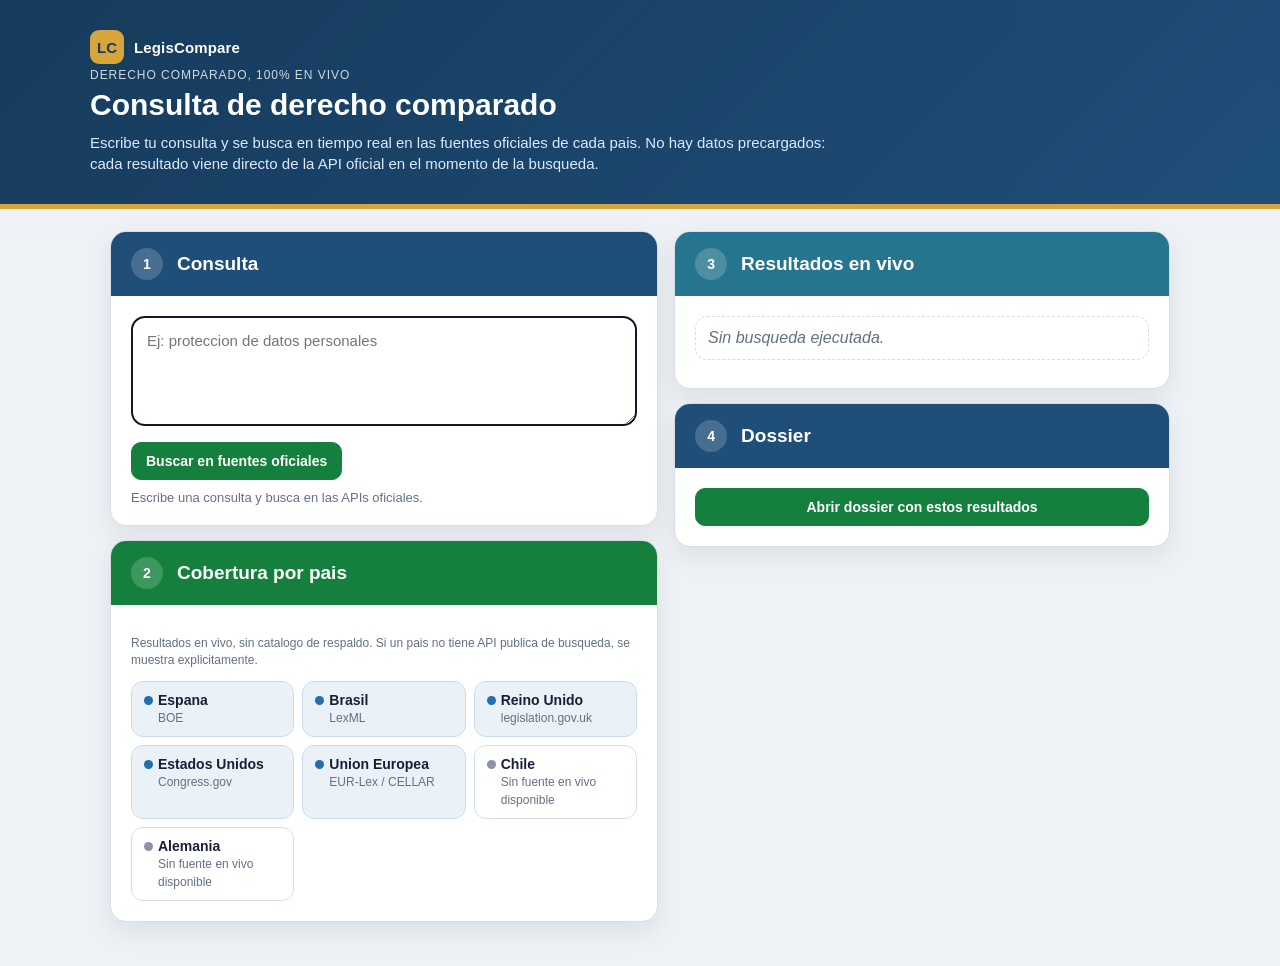
==== site/index.html @ 087482bf "Version limpia: 100% en vivo, sin datos precargados" ====
<!doctype html>
<html lang="es">
<head>
<meta charset="utf-8">
<meta name="viewport" content="width=device-width, initial-scale=1">
<title>LegisCompare - Consulta de derecho comparado</title>
<link rel="stylesheet" href="css/app.css">
</head>
<body>
<header class="hero">
  <div class="hero-inner">
    <div class="brand"><span class="brand-mark">LC</span><span class="brand-name">LegisCompare</span></div>
    <div class="eyebrow">Derecho comparado, 100% en vivo</div>
    <h1>Consulta de derecho comparado</h1>
    <p>Escribe tu consulta y se busca en tiempo real en las fuentes oficiales de cada pais. No hay datos precargados: cada resultado viene directo de la API oficial en el momento de la busqueda.</p>
  </div>
</header>

<main>
  <div class="grid">
    <section>
      <article class="card">
        <div class="section-title t-blue"><span class="num">1</span><h2>Consulta</h2></div>
        <div class="card-body">
          <textarea id="consulta" placeholder="Ej: proteccion de datos personales"></textarea>
          <div class="row">
            <button class="btn primary" id="btnBuscarApi">Buscar en fuentes oficiales</button>
            <span class="status" id="estadoConsulta">Escribe una consulta y busca en las APIs oficiales.</span>
          </div>
        </div>
      </article>

      <article class="card">
        <div class="section-title t-green"><span class="num">2</span><h2>Cobertura por pais</h2></div>
        <div class="card-body">
          <p class="note">Resultados en vivo, sin catalogo de respaldo. Si un pais no tiene API publica de busqueda, se muestra explicitamente.</p>
          <div id="cobertura"></div>
        </div>
      </article>
    </section>

    <aside>
      <article class="card">
        <div class="section-title t-cyan"><span class="num">3</span><h2>Resultados en vivo</h2></div>
        <div class="card-body">
          <div id="resultadosApi" class="fuentes-list"><div class="empty">Sin busqueda ejecutada.</div></div>
          <div id="errApi" class="err"></div>
        </div>
      </article>

      <article class="card">
        <div class="section-title t-blue"><span class="num">4</span><h2>Dossier</h2></div>
        <div class="card-body">
          <button class="btn primary" id="abrirDossier" style="width:100%">Abrir dossier con estos resultados</button>
        </div>
      </article>
    </aside>
  </div>
</main>

<script src="js/busqueda_api.js"></script>
<script src="js/app.js"></script>
</body>
</html>
---- site/css/app.css ----
:root{
  --bg:#eef2f6; --paper:#ffffff; --ink:#172033; --muted:#637083; --line:#d6dee8;
  --blue:#1f4e79; --blue-dark:#173b5f; --green:#15803d; --green-dark:#166534;
  --gold:#b7791f; --violet:#5b4b8a; --cyan:#26758f; --red:#9f3a38;
  --shadow:0 10px 26px rgba(15,23,42,.08);
}
*{box-sizing:border-box}
body{margin:0;background:var(--bg);color:var(--ink);font-family:Segoe UI,Arial,sans-serif}
.hero{background:linear-gradient(135deg,#163b5c,#1f4e79);color:#fff;padding:30px 28px;border-bottom:5px solid #d7a53a}
.hero-inner{max-width:1100px;margin:0 auto}
.eyebrow{font-size:12px;text-transform:uppercase;letter-spacing:.08em;opacity:.8;margin-bottom:6px}
h1{margin:0;font-size:30px}
.hero p{max-width:760px;margin:10px 0 0;color:#dbeafe;font-size:15px;line-height:1.4}
main{max-width:1100px;margin:22px auto 44px;padding:0 20px}
.grid{display:grid;grid-template-columns:minmax(0,1.05fr) minmax(320px,.95fr);gap:16px;align-items:start}
.card{background:var(--paper);border:1px solid var(--line);border-radius:16px;box-shadow:var(--shadow);overflow:hidden}
.card+.card{margin-top:14px}
.section-title{display:flex;align-items:center;gap:14px;padding:16px 20px;color:#fff;font-weight:700}
.section-title .num{width:32px;height:32px;border-radius:999px;display:flex;align-items:center;justify-content:center;background:rgba(255,255,255,.18);font-size:14px}
.section-title h2{margin:0;font-size:19px}
.t-blue{background:var(--blue)} .t-green{background:var(--green)} .t-gold{background:var(--gold)}
.t-violet{background:var(--violet)} .t-cyan{background:var(--cyan)}
.card-body{padding:20px}
textarea{width:100%;min-height:110px;resize:vertical;padding:14px;border-radius:14px;border:2px solid #111827;font-size:15px;font-family:inherit}
.row{display:flex;gap:10px;flex-wrap:wrap;margin-top:12px;align-items:center}
.btn{display:inline-flex;align-items:center;justify-content:center;padding:10px 14px;border-radius:10px;border:1px solid var(--line);background:#fff;color:var(--blue);font-weight:700;cursor:pointer;font-family:inherit;font-size:14px}
.btn.primary{background:var(--green);border-color:var(--green);color:#fff}
.btn.primary:hover{background:var(--green-dark)}
.btn:hover{background:#f4f7fb}
.status{font-size:13px;color:var(--muted)}
.status.ok{color:var(--green-dark);font-weight:700}
.pais-grid{display:grid;grid-template-columns:repeat(auto-fit,minmax(150px,1fr));gap:8px}
.pais{border-radius:12px;padding:10px 12px;border:1px solid var(--line);cursor:pointer}
.pais.alta{background:#edf8f0;border-color:#bfe3c9}
.pais.media{background:#fff7e8;border-color:#f0dcae}
.pais.media_alta{background:#eaf2f8;border-color:#c9dcee}
.pais strong{display:block;font-size:14px}
.pais span{font-size:12px;color:var(--muted)}
.ejes{display:grid;gap:8px}
.eje{display:flex;align-items:flex-start;gap:10px;border:1px solid var(--line);border-radius:12px;padding:10px 12px;cursor:pointer}
.eje.selected{background:#f0f8f2;border-color:#15803d}
.eje input{margin-top:3px}
.eje-title{font-weight:700;font-size:14px}
.fuentes-list .item{border-left:5px solid var(--blue);border-radius:10px;background:#fbfdff;padding:10px 12px;margin-bottom:8px;border-top:1px solid var(--line);border-right:1px solid var(--line);border-bottom:1px solid var(--line)}
.fuentes-list .item.api{border-left-color:var(--violet)}
.fuentes-list a{color:#174a7c;font-weight:700;text-decoration:none}
.fuentes-list a:hover{text-decoration:underline}
.tag{display:inline-block;font-size:10px;text-transform:uppercase;letter-spacing:.04em;font-weight:800;padding:2px 7px;border-radius:999px;background:#eaf2f8;color:var(--blue);margin-left:6px}
.tag.api{background:#ede9fe;color:#5b21b6}
.empty{color:var(--muted);font-style:italic;padding:12px;border:1px dashed var(--line);border-radius:12px}
.note{color:var(--muted);font-size:12px;line-height:1.4;margin-top:10px}
.err{color:#9a3412;font-size:12px;margin-top:8px}
@media(max-width:900px){.grid{grid-template-columns:1fr}}

.brand{display:flex;align-items:center;gap:10px;margin-bottom:4px}
.brand-mark{width:34px;height:34px;border-radius:9px;background:#d7a53a;color:#173b5f;font-weight:800;display:flex;align-items:center;justify-content:center;font-size:15px}
.brand-name{font-weight:800;font-size:15px;letter-spacing:.01em}
.btn.secondary{background:transparent;color:#174a7c;border:1px solid var(--blue)}
.btn.secondary:hover{background:#eaf2f8}
.btn:focus-visible,a:focus-visible,input:focus-visible,textarea:focus-visible{outline:3px solid #174a7c;outline-offset:2px}
.pais{position:relative;padding-left:26px}
.pais::before{content:"";position:absolute;left:12px;top:14px;width:9px;height:9px;border-radius:999px}
.pais.alta::before{background:#15803d}
.pais.media_alta::before{background:#1f6fb2}
.pais.media::before{background:#b7791f}
.pais:not(.alta):not(.media_alta):not(.media)::before{background:#8a94a6}
.fuentes-list .item.api{border-left-color:var(--violet);background:#fbfaff}
.fuentes-list .item.curada{border-left-color:var(--blue)}
.fuentes-list .meta{display:block;color:var(--muted);font-size:11px;margin-top:4px}
.spinner{display:inline-block;width:14px;height:14px;border:2px solid rgba(255,255,255,.4);border-top-color:#fff;border-radius:50%;animation:spin .7s linear infinite;margin-right:6px;vertical-align:-2px}
@keyframes spin{to{transform:rotate(360deg)}}
.disclaimer{background:#fff7e8;border:1px solid #f0dcae;border-radius:10px;padding:10px 12px;font-size:12px;color:#7a4b00;margin-bottom:14px}
.matriz-table{width:100%;border-collapse:collapse;font-size:13px;margin-bottom:16px}
.matriz-table th,.matriz-table td{border:1px solid var(--line);padding:8px 10px;text-align:left;vertical-align:top}
.matriz-table th{background:#eaf2f8;color:var(--blue);font-size:12px;text-transform:uppercase;letter-spacing:.03em}
.matriz-table td.pais-col{font-weight:700;background:#fbfdff;white-space:nowrap}
.sugerencias{display:flex;flex-wrap:wrap;gap:6px;margin-top:8px}
.sugerencias button{font-size:12px;padding:5px 10px}
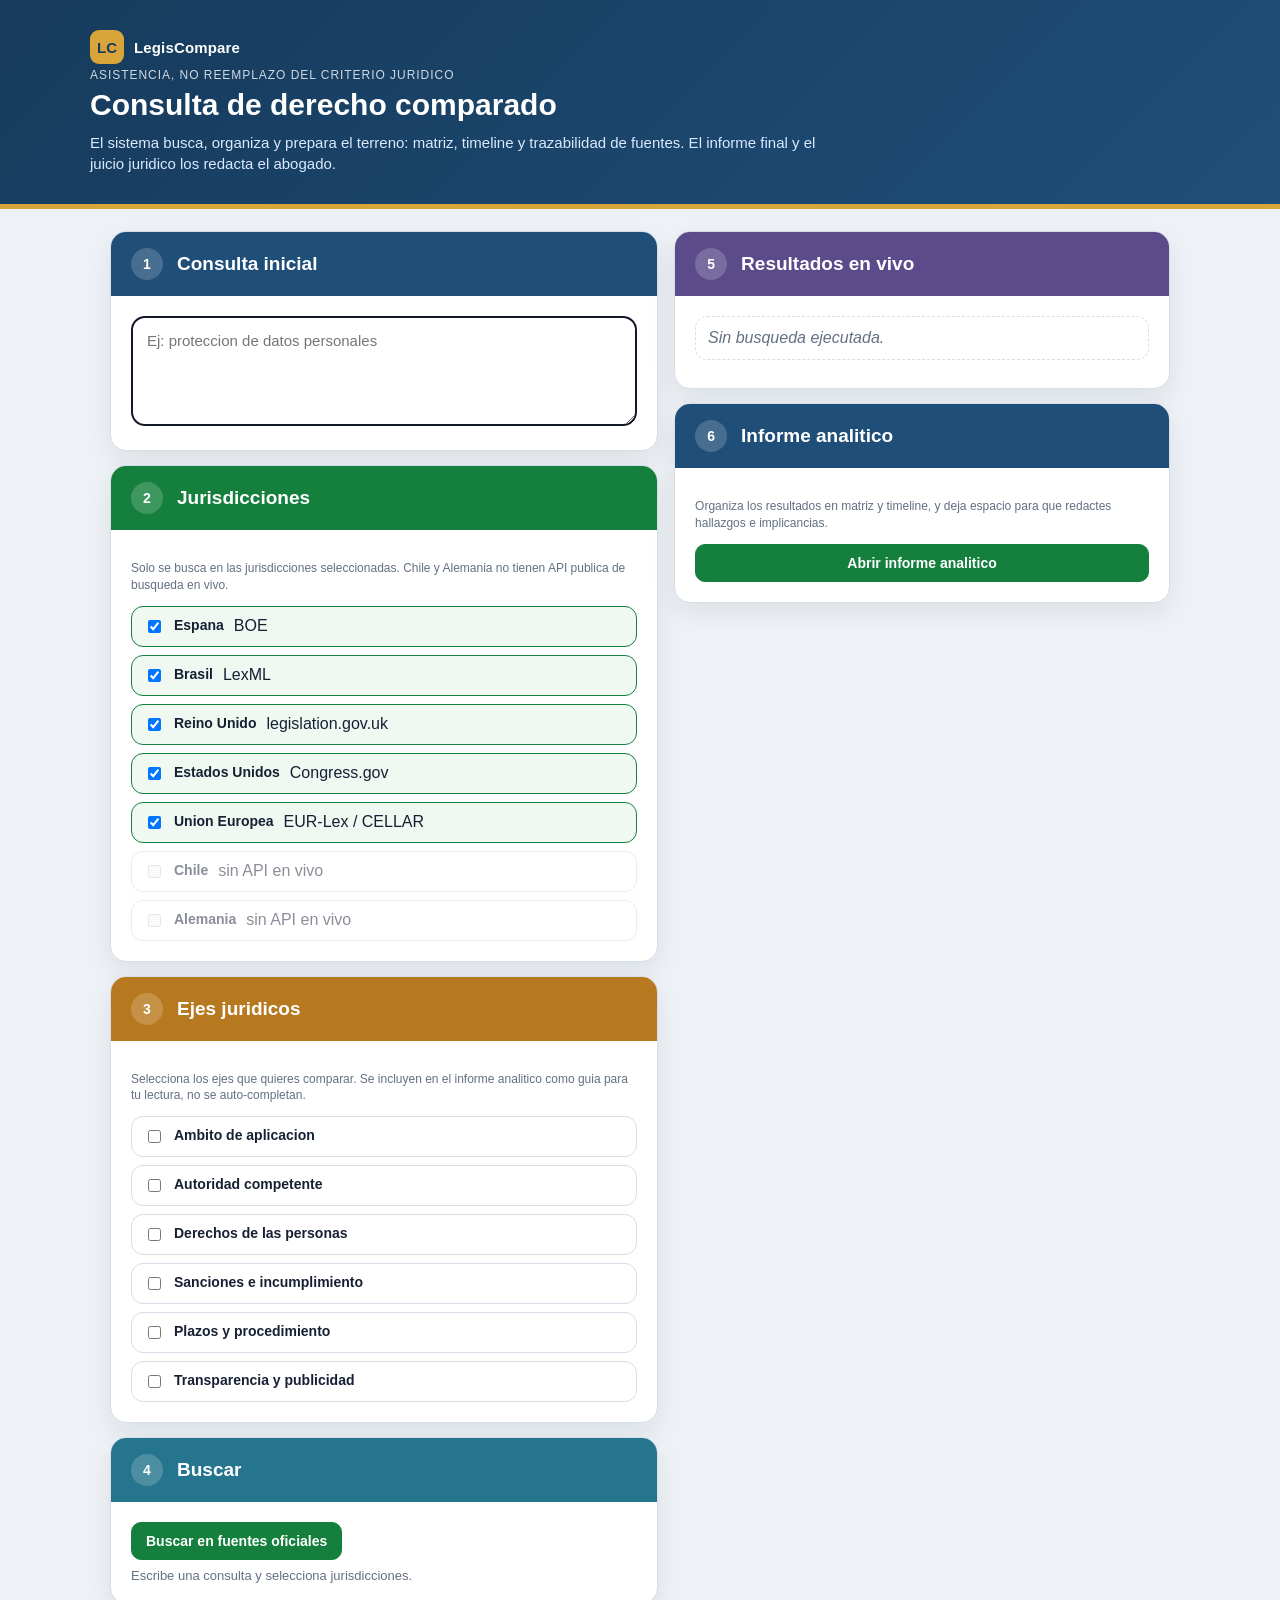
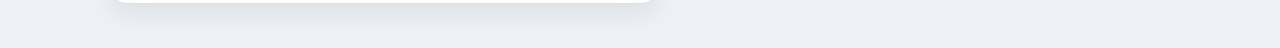
==== commit 240c9655: "Alinear con Comparative Law++" ====
--- a/site/index.html
+++ b/site/index.html
@@ -10,9 +10,9 @@
 <header class="hero">
   <div class="hero-inner">
     <div class="brand"><span class="brand-mark">LC</span><span class="brand-name">LegisCompare</span></div>
-    <div class="eyebrow">Derecho comparado, 100% en vivo</div>
+    <div class="eyebrow">Asistencia, no reemplazo del criterio juridico</div>
     <h1>Consulta de derecho comparado</h1>
-    <p>Escribe tu consulta y se busca en tiempo real en las fuentes oficiales de cada pais. No hay datos precargados: cada resultado viene directo de la API oficial en el momento de la busqueda.</p>
+    <p>El sistema busca, organiza y prepara el terreno: matriz, timeline y trazabilidad de fuentes. El informe final y el juicio juridico los redacta el abogado.</p>
   </div>
 </header>
 
@@ -20,28 +20,40 @@
   <div class="grid">
     <section>
       <article class="card">
-        <div class="section-title t-blue"><span class="num">1</span><h2>Consulta</h2></div>
+        <div class="section-title t-blue"><span class="num">1</span><h2>Consulta inicial</h2></div>
         <div class="card-body">
           <textarea id="consulta" placeholder="Ej: proteccion de datos personales"></textarea>
-          <div class="row">
-            <button class="btn primary" id="btnBuscarApi">Buscar en fuentes oficiales</button>
-            <span class="status" id="estadoConsulta">Escribe una consulta y busca en las APIs oficiales.</span>
-          </div>
         </div>
       </article>
 
       <article class="card">
-        <div class="section-title t-green"><span class="num">2</span><h2>Cobertura por pais</h2></div>
+        <div class="section-title t-green"><span class="num">2</span><h2>Jurisdicciones</h2></div>
         <div class="card-body">
-          <p class="note">Resultados en vivo, sin catalogo de respaldo. Si un pais no tiene API publica de busqueda, se muestra explicitamente.</p>
-          <div id="cobertura"></div>
+          <p class="note">Solo se busca en las jurisdicciones seleccionadas. Chile y Alemania no tienen API publica de busqueda en vivo.</p>
+          <div class="ejes" id="jurisdicciones"></div>
+        </div>
+      </article>
+
+      <article class="card">
+        <div class="section-title t-gold"><span class="num">3</span><h2>Ejes juridicos</h2></div>
+        <div class="card-body">
+          <p class="note">Selecciona los ejes que quieres comparar. Se incluyen en el informe analitico como guia para tu lectura, no se auto-completan.</p>
+          <div class="ejes" id="ejes"></div>
+        </div>
+      </article>
+
+      <article class="card">
+        <div class="section-title t-cyan"><span class="num">4</span><h2>Buscar</h2></div>
+        <div class="card-body">
+          <button class="btn primary" id="btnBuscarApi">Buscar en fuentes oficiales</button>
+          <span class="status" id="estadoConsulta" style="display:block;margin-top:8px">Escribe una consulta y selecciona jurisdicciones.</span>
         </div>
       </article>
     </section>
 
     <aside>
       <article class="card">
-        <div class="section-title t-cyan"><span class="num">3</span><h2>Resultados en vivo</h2></div>
+        <div class="section-title t-violet"><span class="num">5</span><h2>Resultados en vivo</h2></div>
         <div class="card-body">
           <div id="resultadosApi" class="fuentes-list"><div class="empty">Sin busqueda ejecutada.</div></div>
           <div id="errApi" class="err"></div>
@@ -49,9 +61,10 @@
       </article>
 
       <article class="card">
-        <div class="section-title t-blue"><span class="num">4</span><h2>Dossier</h2></div>
+        <div class="section-title t-blue"><span class="num">6</span><h2>Informe analitico</h2></div>
         <div class="card-body">
-          <button class="btn primary" id="abrirDossier" style="width:100%">Abrir dossier con estos resultados</button>
+          <p class="note">Organiza los resultados en matriz y timeline, y deja espacio para que redactes hallazgos e implicancias.</p>
+          <button class="btn primary" id="abrirDossier" style="width:100%">Abrir informe analitico</button>
         </div>
       </article>
     </aside>
--- a/site/css/app.css
+++ b/site/css/app.css
@@ -76,3 +76,12 @@
 .matriz-table td.pais-col{font-weight:700;background:#fbfdff;white-space:nowrap}
 .sugerencias{display:flex;flex-wrap:wrap;gap:6px;margin-top:8px}
 .sugerencias button{font-size:12px;padding:5px 10px}
+.eje.deshabilitado{opacity:.5;cursor:not-allowed}
+.timeline-item{border-left:3px solid var(--cyan);padding:6px 0 6px 12px;margin-bottom:8px}
+.timeline-item .fecha{font-weight:700;color:var(--cyan);font-size:12px;display:block}
+textarea.hallazgos{width:100%;min-height:140px;padding:12px;border-radius:12px;border:1px solid var(--line);font-family:inherit;font-size:14px}
+.axis-chip{display:inline-block;background:#fff7e8;color:#7a4b00;border:1px solid #f0dcae;border-radius:999px;padding:3px 10px;font-size:12px;margin:0 6px 6px 0}
+@media print{
+  .hero,.top-actions,.btn,#btnImprimir{display:none !important}
+  .card{box-shadow:none;border:1px solid #ccc}
+}
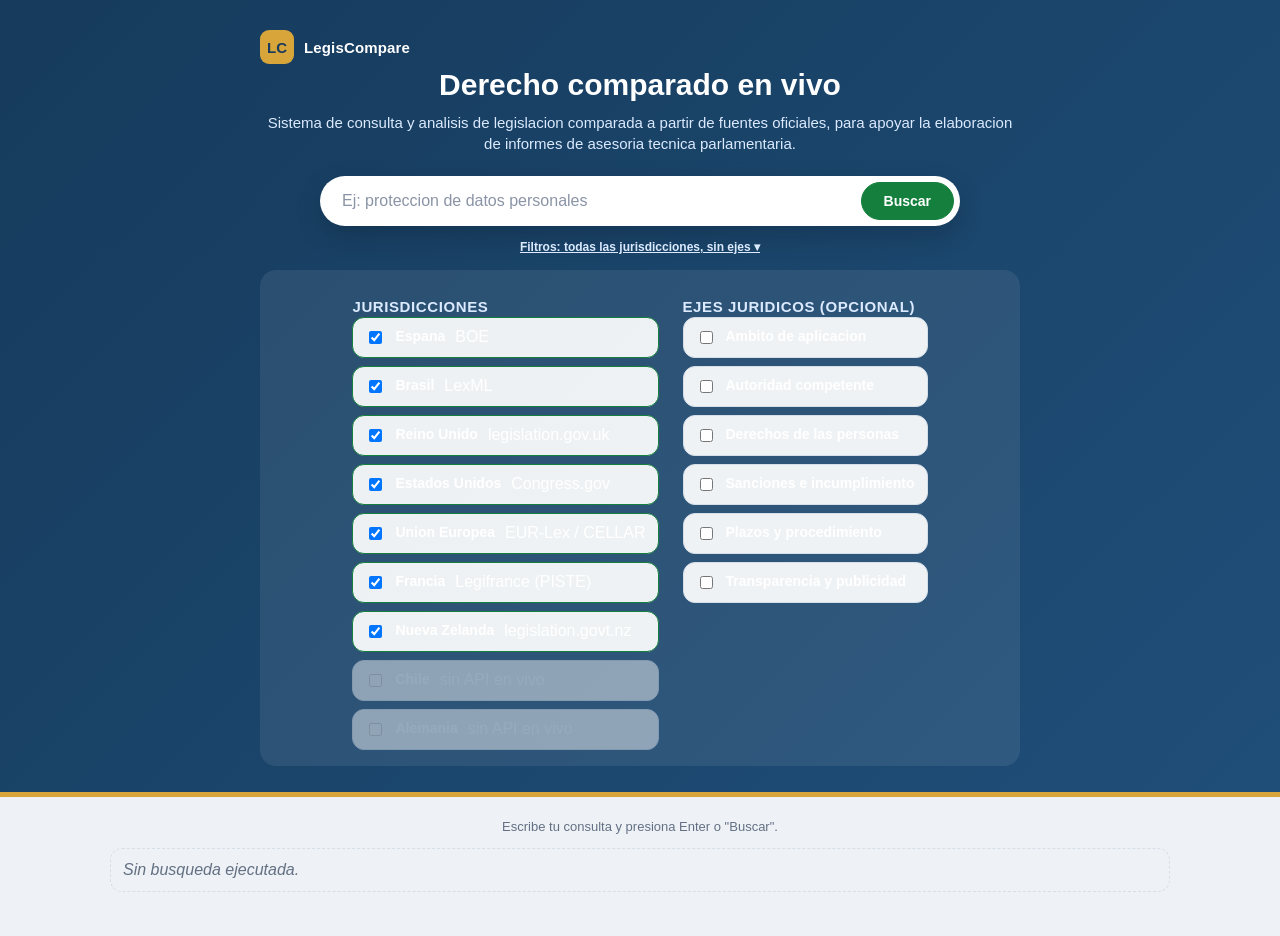
==== commit ee8ec6f4: "Quitar mensaje de asistencia, texto mas formal" ====
--- a/site/index.html
+++ b/site/index.html
@@ -7,68 +7,38 @@
 <link rel="stylesheet" href="css/app.css">
 </head>
 <body>
-<header class="hero">
+<header class="hero hero-search">
   <div class="hero-inner">
     <div class="brand"><span class="brand-mark">LC</span><span class="brand-name">LegisCompare</span></div>
-    <div class="eyebrow">Asistencia, no reemplazo del criterio juridico</div>
-    <h1>Consulta de derecho comparado</h1>
-    <p>El sistema busca, organiza y prepara el terreno: matriz, timeline y trazabilidad de fuentes. El informe final y el juicio juridico los redacta el abogado.</p>
+    <h1>Derecho comparado en vivo</h1>
+    <p>Sistema de consulta y analisis de legislacion comparada a partir de fuentes oficiales, para apoyar la elaboracion de informes de asesoria tecnica parlamentaria.</p>
+
+    <div class="search-bar">
+      <input type="text" id="consulta" placeholder="Ej: proteccion de datos personales">
+      <button class="btn primary" id="btnBuscarApi">Buscar</button>
+    </div>
+    <button class="btn ghost" id="toggleFiltros" type="button">Filtros: todas las jurisdicciones, sin ejes &#9662;</button>
+
+    <div class="filtros-panel" id="filtrosPanel" hidden>
+      <div class="filtros-col">
+        <p class="filtros-label">Jurisdicciones</p>
+        <div class="ejes" id="jurisdicciones"></div>
+      </div>
+      <div class="filtros-col">
+        <p class="filtros-label">Ejes juridicos (opcional)</p>
+        <div class="ejes" id="ejes"></div>
+      </div>
+    </div>
   </div>
 </header>
 
 <main>
-  <div class="grid">
-    <section>
-      <article class="card">
-        <div class="section-title t-blue"><span class="num">1</span><h2>Consulta inicial</h2></div>
-        <div class="card-body">
-          <textarea id="consulta" placeholder="Ej: proteccion de datos personales"></textarea>
-        </div>
-      </article>
+  <span class="status" id="estadoConsulta">Escribe tu consulta y presiona Enter o "Buscar".</span>
 
-      <article class="card">
-        <div class="section-title t-green"><span class="num">2</span><h2>Jurisdicciones</h2></div>
-        <div class="card-body">
-          <p class="note">Solo se busca en las jurisdicciones seleccionadas. Chile y Alemania no tienen API publica de busqueda en vivo.</p>
-          <div class="ejes" id="jurisdicciones"></div>
-        </div>
-      </article>
+  <div id="resultadosApi" class="fuentes-list" style="margin-top:14px"><div class="empty">Sin busqueda ejecutada.</div></div>
+  <div id="errApi" class="err"></div>
 
-      <article class="card">
-        <div class="section-title t-gold"><span class="num">3</span><h2>Ejes juridicos</h2></div>
-        <div class="card-body">
-          <p class="note">Selecciona los ejes que quieres comparar. Se incluyen en el informe analitico como guia para tu lectura, no se auto-completan.</p>
-          <div class="ejes" id="ejes"></div>
-        </div>
-      </article>
-
-      <article class="card">
-        <div class="section-title t-cyan"><span class="num">4</span><h2>Buscar</h2></div>
-        <div class="card-body">
-          <button class="btn primary" id="btnBuscarApi">Buscar en fuentes oficiales</button>
-          <span class="status" id="estadoConsulta" style="display:block;margin-top:8px">Escribe una consulta y selecciona jurisdicciones.</span>
-        </div>
-      </article>
-    </section>
-
-    <aside>
-      <article class="card">
-        <div class="section-title t-violet"><span class="num">5</span><h2>Resultados en vivo</h2></div>
-        <div class="card-body">
-          <div id="resultadosApi" class="fuentes-list"><div class="empty">Sin busqueda ejecutada.</div></div>
-          <div id="errApi" class="err"></div>
-        </div>
-      </article>
-
-      <article class="card">
-        <div class="section-title t-blue"><span class="num">6</span><h2>Informe analitico</h2></div>
-        <div class="card-body">
-          <p class="note">Organiza los resultados en matriz y timeline, y deja espacio para que redactes hallazgos e implicancias.</p>
-          <button class="btn primary" id="abrirDossier" style="width:100%">Abrir informe analitico</button>
-        </div>
-      </article>
-    </aside>
-  </div>
+  <button class="btn primary" id="abrirDossier" style="margin-top:16px;display:none">Abrir informe analitico</button>
 </main>
 
 <script src="js/busqueda_api.js"></script>
--- a/site/css/app.css
+++ b/site/css/app.css
@@ -85,3 +85,16 @@
   .hero,.top-actions,.btn,#btnImprimir{display:none !important}
   .card{box-shadow:none;border:1px solid #ccc}
 }
+.hero-search{padding-bottom:26px}
+.hero-search .hero-inner{text-align:center;max-width:760px}
+.hero-search p{margin-left:auto;margin-right:auto}
+.search-bar{display:flex;gap:8px;max-width:640px;margin:22px auto 10px;background:#fff;border-radius:999px;padding:6px 6px 6px 20px;box-shadow:0 10px 26px rgba(0,0,0,.18)}
+.search-bar input{flex:1;border:none;outline:none;font-size:16px;background:transparent;color:var(--ink)}
+.search-bar input::placeholder{color:#8a94a6}
+.search-bar .btn.primary{border-radius:999px;padding:10px 22px}
+.btn.ghost{background:transparent;border:none;color:#dbeafe;font-size:12px;font-weight:600;cursor:pointer;padding:4px 8px;text-decoration:underline}
+.filtros-panel{display:flex;gap:24px;justify-content:center;flex-wrap:wrap;background:rgba(255,255,255,.08);border-radius:16px;padding:16px;margin-top:12px;text-align:left}
+.filtros-col{min-width:220px}
+.filtros-label{color:#dbeafe;font-size:12px;font-weight:700;text-transform:uppercase;letter-spacing:.04em;margin:0 0 8px}
+.filtros-panel .eje{background:rgba(255,255,255,.92)}
+main .status{display:block;text-align:center;margin-top:4px}
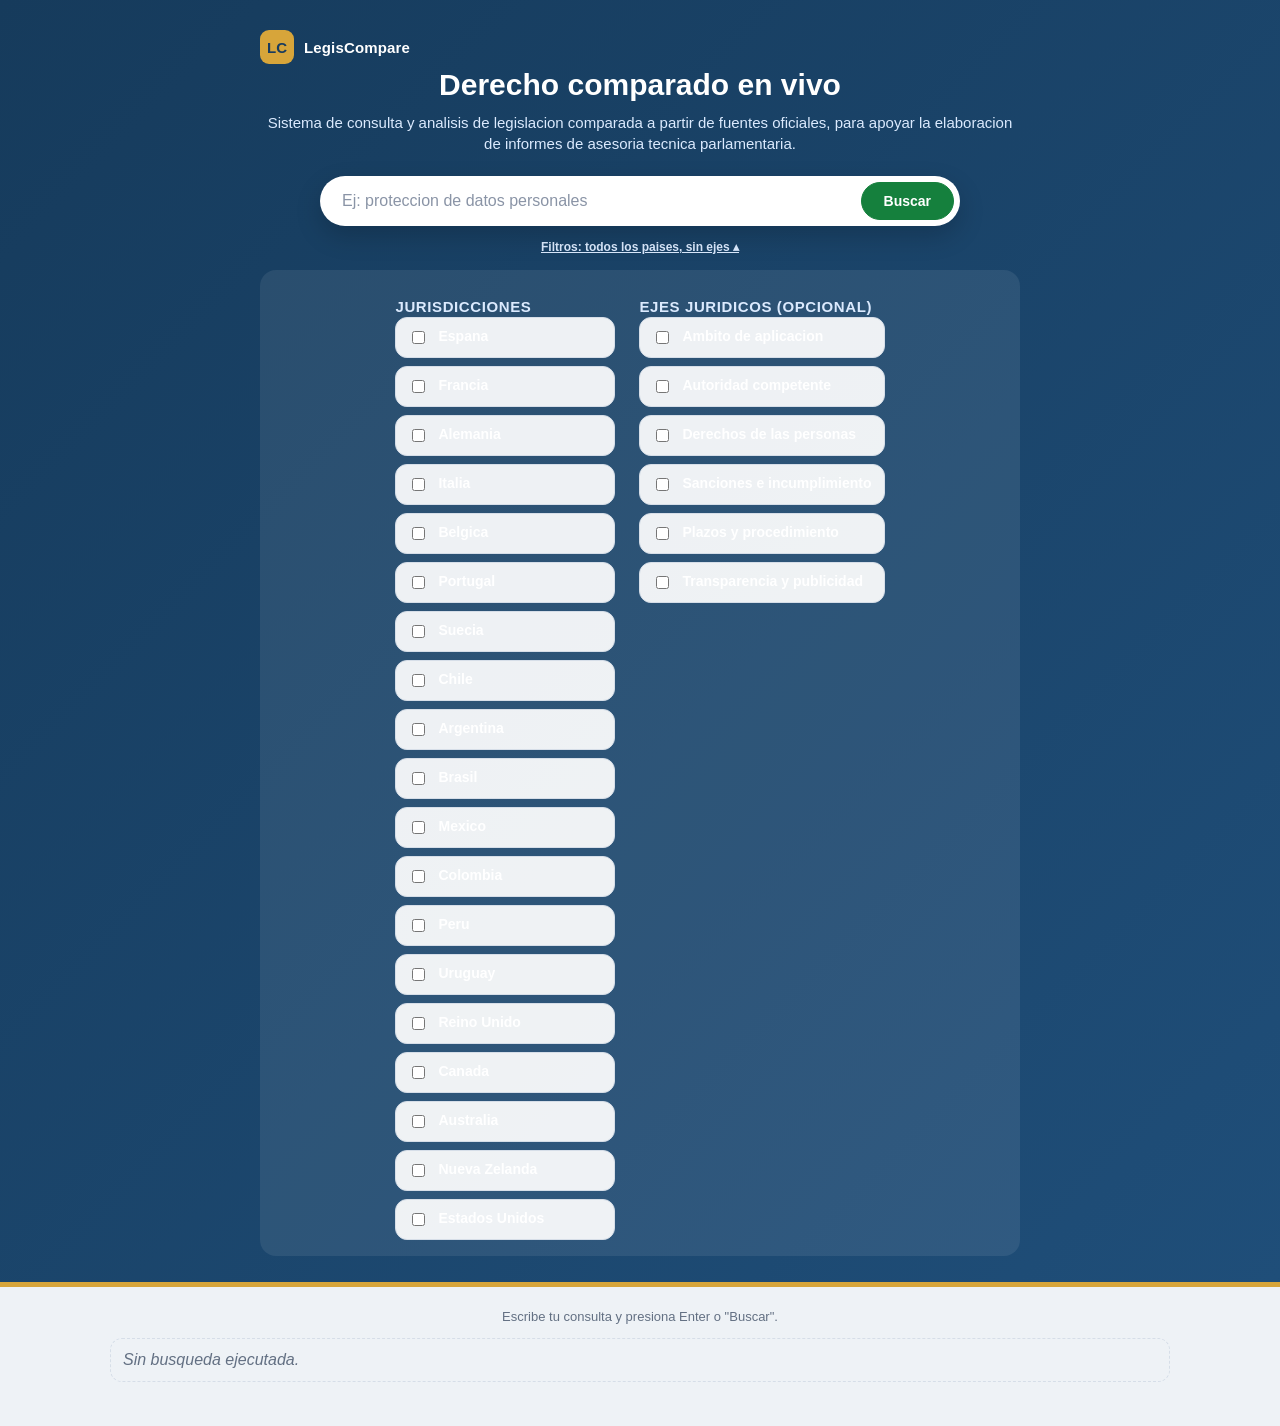
==== commit 1a60ae85: "Busqueda unificada con Gemini + Google Search grounding" ====
--- a/site/index.html
+++ b/site/index.html
@@ -13,13 +13,16 @@
     <h1>Derecho comparado en vivo</h1>
     <p>Sistema de consulta y analisis de legislacion comparada a partir de fuentes oficiales, para apoyar la elaboracion de informes de asesoria tecnica parlamentaria.</p>
 
-    <div class="search-bar">
-      <input type="text" id="consulta" placeholder="Ej: proteccion de datos personales">
-      <button class="btn primary" id="btnBuscarApi">Buscar</button>
+    <div class="search-bar-wrap">
+      <div class="search-bar">
+        <input type="text" id="consulta" placeholder="Ej: proteccion de datos personales" autocomplete="off">
+        <button class="btn primary" id="btnBuscarApi">Buscar</button>
+      </div>
+      <div class="autocomplete-list" id="autocompleteList" hidden></div>
     </div>
     <button class="btn ghost" id="toggleFiltros" type="button">Filtros: todas las jurisdicciones, sin ejes &#9662;</button>
 
-    <div class="filtros-panel" id="filtrosPanel" hidden>
+    <div class="filtros-panel" id="filtrosPanel">
       <div class="filtros-col">
         <p class="filtros-label">Jurisdicciones</p>
         <div class="ejes" id="jurisdicciones"></div>
--- a/site/css/app.css
+++ b/site/css/app.css
@@ -98,3 +98,10 @@
 .filtros-label{color:#dbeafe;font-size:12px;font-weight:700;text-transform:uppercase;letter-spacing:.04em;margin:0 0 8px}
 .filtros-panel .eje{background:rgba(255,255,255,.92)}
 main .status{display:block;text-align:center;margin-top:4px}
+.search-bar-wrap{position:relative;max-width:640px;margin:22px auto 10px}
+.search-bar-wrap .search-bar{margin:0}
+.autocomplete-list{position:absolute;top:calc(100% + 6px);left:0;right:0;background:#fff;border-radius:14px;box-shadow:0 10px 26px rgba(0,0,0,.18);overflow:hidden;text-align:left;z-index:20}
+.autocomplete-list button{display:block;width:100%;text-align:left;background:none;border:none;border-bottom:1px solid var(--line);padding:10px 16px;font-size:14px;color:var(--ink);cursor:pointer;font-family:inherit}
+.autocomplete-list button:last-child{border-bottom:none}
+.autocomplete-list button:hover{background:#f4f7fb}
+.autocomplete-list button .ac-tag{float:right;font-size:10px;color:var(--muted);text-transform:uppercase}
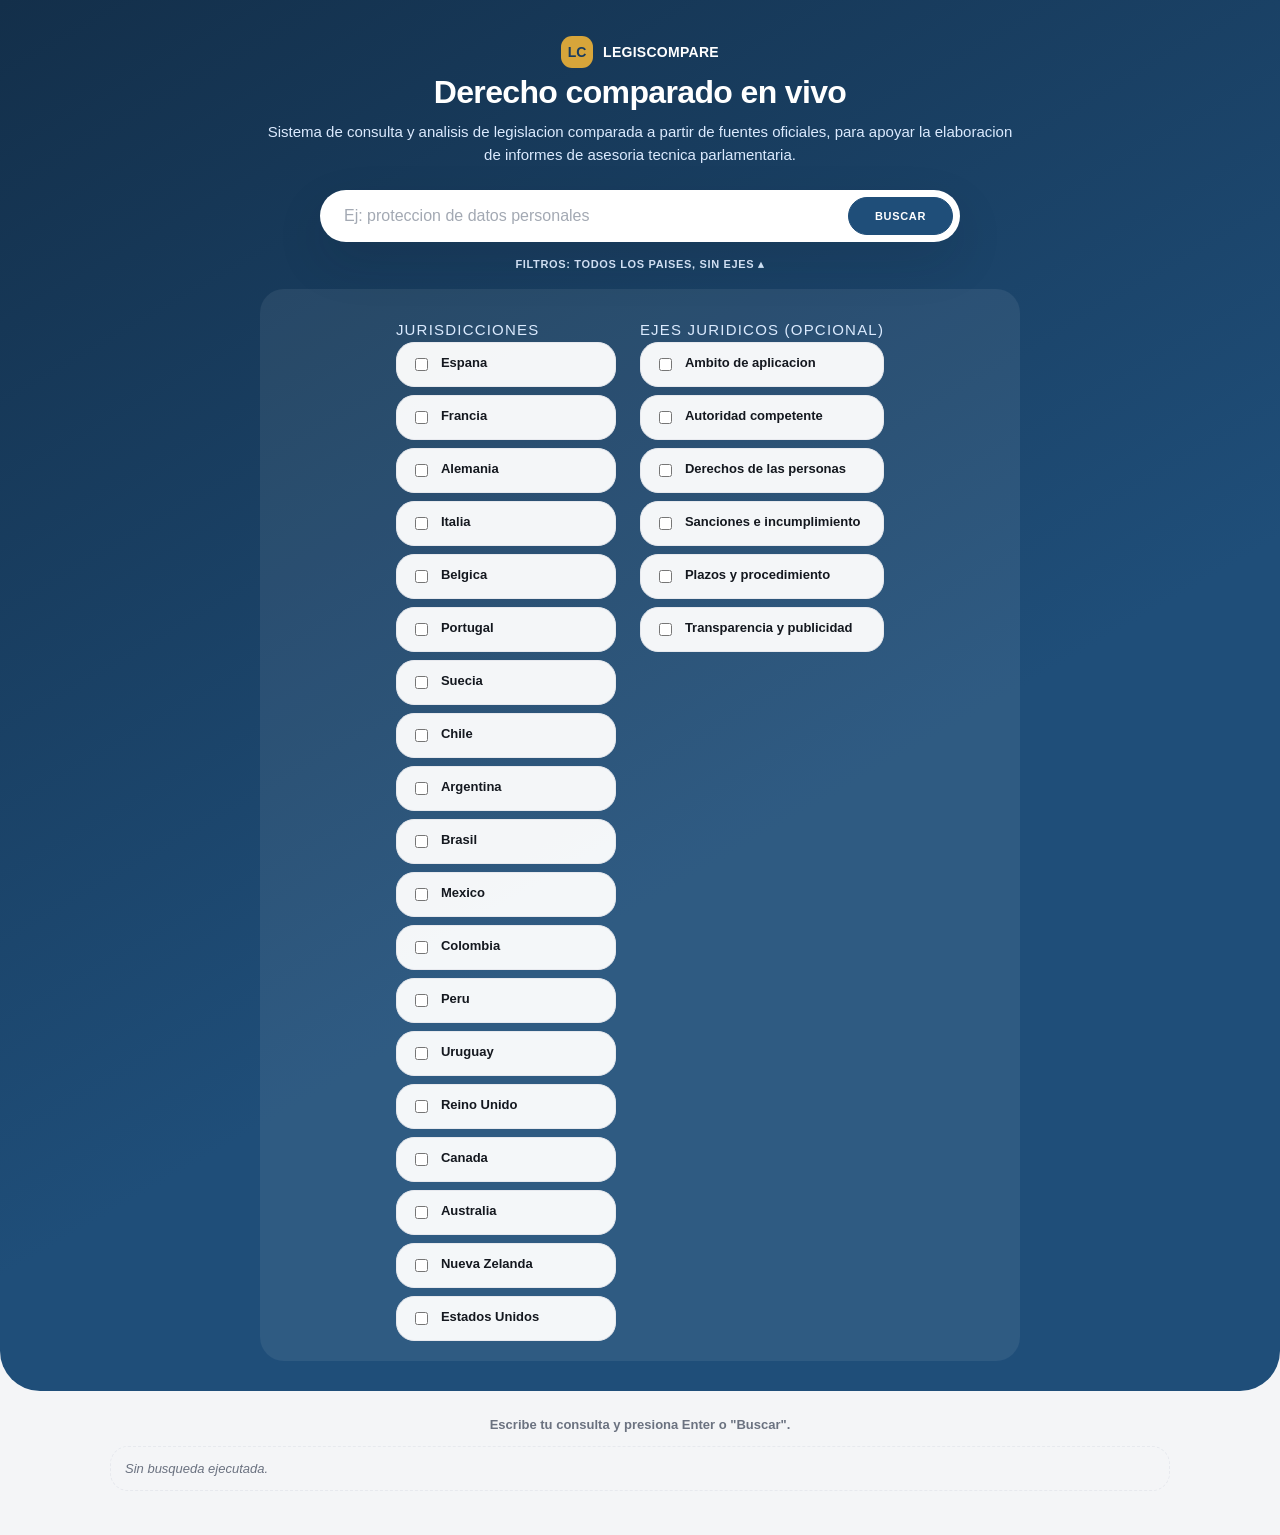
==== commit eeb6eb06: "Corregir contraste de texto en filtros" ====
--- a/site/index.html
+++ b/site/index.html
@@ -20,7 +20,7 @@
       </div>
       <div class="autocomplete-list" id="autocompleteList" hidden></div>
     </div>
-    <button class="btn ghost" id="toggleFiltros" type="button">Filtros: todas las jurisdicciones, sin ejes &#9662;</button>
+    <button class="btn ghost" id="toggleFiltros" type="button">Filtros: todos los paises, sin ejes &#9662;</button>
 
     <div class="filtros-panel" id="filtrosPanel">
       <div class="filtros-col">
--- a/site/css/app.css
+++ b/site/css/app.css
@@ -1,107 +1,112 @@
 :root{
-  --bg:#eef2f6; --paper:#ffffff; --ink:#172033; --muted:#637083; --line:#d6dee8;
-  --blue:#1f4e79; --blue-dark:#173b5f; --green:#15803d; --green-dark:#166534;
+  --bg:#f4f5f7; --paper:#ffffff; --ink:#14181f; --muted:#6b7280; --line:#e7e9ee;
+  --blue:#1f4e79; --blue-dark:#163b5c; --green:#15803d; --green-dark:#0f5c2c;
   --gold:#b7791f; --violet:#5b4b8a; --cyan:#26758f; --red:#9f3a38;
-  --shadow:0 10px 26px rgba(15,23,42,.08);
+  --shadow-sm:0 4px 14px rgba(20,24,31,.06);
+  --shadow-lg:0 20px 50px rgba(20,24,31,.12);
+  --r-card:28px; --r-pill:999px; --r-btn:18px;
 }
 *{box-sizing:border-box}
-body{margin:0;background:var(--bg);color:var(--ink);font-family:Segoe UI,Arial,sans-serif}
-.hero{background:linear-gradient(135deg,#163b5c,#1f4e79);color:#fff;padding:30px 28px;border-bottom:5px solid #d7a53a}
+body{margin:0;background:var(--bg);color:var(--ink);font-family:"Segoe UI",Arial,sans-serif;-webkit-font-smoothing:antialiased}
+.hero{background:linear-gradient(150deg,#132f4a,#1f4e79 60%);color:#fff;padding:36px 28px;border-radius:0 0 40px 40px}
 .hero-inner{max-width:1100px;margin:0 auto}
-.eyebrow{font-size:12px;text-transform:uppercase;letter-spacing:.08em;opacity:.8;margin-bottom:6px}
-h1{margin:0;font-size:30px}
-.hero p{max-width:760px;margin:10px 0 0;color:#dbeafe;font-size:15px;line-height:1.4}
-main{max-width:1100px;margin:22px auto 44px;padding:0 20px}
+.eyebrow{font-size:11px;text-transform:uppercase;letter-spacing:.18em;opacity:.75;font-weight:800;margin-bottom:8px}
+h1{margin:0;font-size:32px;font-weight:900;letter-spacing:-.02em}
+.hero p{max-width:760px;margin:10px 0 0;color:#dbeafe;font-size:15px;line-height:1.5;font-weight:500}
+main{max-width:1100px;margin:26px auto 44px;padding:0 20px}
 .grid{display:grid;grid-template-columns:minmax(0,1.05fr) minmax(320px,.95fr);gap:16px;align-items:start}
-.card{background:var(--paper);border:1px solid var(--line);border-radius:16px;box-shadow:var(--shadow);overflow:hidden}
+.card{background:var(--paper);border:none;border-radius:var(--r-card);box-shadow:var(--shadow-sm);overflow:hidden}
 .card+.card{margin-top:14px}
-.section-title{display:flex;align-items:center;gap:14px;padding:16px 20px;color:#fff;font-weight:700}
-.section-title .num{width:32px;height:32px;border-radius:999px;display:flex;align-items:center;justify-content:center;background:rgba(255,255,255,.18);font-size:14px}
-.section-title h2{margin:0;font-size:19px}
+.section-title{display:flex;align-items:center;gap:14px;padding:18px 24px;color:#fff;font-weight:800}
+.section-title .num{width:32px;height:32px;border-radius:var(--r-pill);display:flex;align-items:center;justify-content:center;background:rgba(255,255,255,.18);font-size:14px;font-weight:800}
+.section-title h2{margin:0;font-size:14px;text-transform:uppercase;letter-spacing:.06em;font-weight:900}
 .t-blue{background:var(--blue)} .t-green{background:var(--green)} .t-gold{background:var(--gold)}
 .t-violet{background:var(--violet)} .t-cyan{background:var(--cyan)}
-.card-body{padding:20px}
-textarea{width:100%;min-height:110px;resize:vertical;padding:14px;border-radius:14px;border:2px solid #111827;font-size:15px;font-family:inherit}
+.card-body{padding:22px 24px}
+textarea{width:100%;min-height:110px;resize:vertical;padding:16px;border-radius:20px;border:1.5px solid var(--line);background:#fbfbfc;font-size:15px;font-family:inherit;transition:border-color .15s}
+textarea:focus{outline:none;border-color:var(--blue)}
 .row{display:flex;gap:10px;flex-wrap:wrap;margin-top:12px;align-items:center}
-.btn{display:inline-flex;align-items:center;justify-content:center;padding:10px 14px;border-radius:10px;border:1px solid var(--line);background:#fff;color:var(--blue);font-weight:700;cursor:pointer;font-family:inherit;font-size:14px}
-.btn.primary{background:var(--green);border-color:var(--green);color:#fff}
-.btn.primary:hover{background:var(--green-dark)}
-.btn:hover{background:#f4f7fb}
-.status{font-size:13px;color:var(--muted)}
-.status.ok{color:var(--green-dark);font-weight:700}
+.btn{display:inline-flex;align-items:center;justify-content:center;padding:11px 18px;border-radius:var(--r-btn);border:1.5px solid var(--line);background:#fff;color:var(--ink);font-weight:800;font-size:11px;text-transform:uppercase;letter-spacing:.06em;cursor:pointer;font-family:inherit;transition:all .15s}
+.btn.primary{background:var(--blue);border-color:var(--blue);color:#fff}
+.btn.primary:hover{background:var(--blue-dark)}
+.btn:hover{border-color:#c8ccd4;background:#fafbfc}
+.status{font-size:13px;color:var(--muted);font-weight:600}
+.status.ok{color:var(--green-dark);font-weight:800}
 .pais-grid{display:grid;grid-template-columns:repeat(auto-fit,minmax(150px,1fr));gap:8px}
-.pais{border-radius:12px;padding:10px 12px;border:1px solid var(--line);cursor:pointer}
+.pais{border-radius:18px;padding:12px 14px;border:1.5px solid var(--line);cursor:pointer;background:#fff}
 .pais.alta{background:#edf8f0;border-color:#bfe3c9}
 .pais.media{background:#fff7e8;border-color:#f0dcae}
 .pais.media_alta{background:#eaf2f8;border-color:#c9dcee}
-.pais strong{display:block;font-size:14px}
-.pais span{font-size:12px;color:var(--muted)}
+.pais strong{display:block;font-size:13px;font-weight:800}
+.pais span{font-size:11px;color:var(--muted);font-weight:600}
 .ejes{display:grid;gap:8px}
-.eje{display:flex;align-items:flex-start;gap:10px;border:1px solid var(--line);border-radius:12px;padding:10px 12px;cursor:pointer}
+.eje{display:flex;align-items:flex-start;gap:10px;border:1.5px solid var(--line);border-radius:18px;padding:12px 14px;cursor:pointer;background:#fff;transition:border-color .15s}
 .eje.selected{background:#f0f8f2;border-color:#15803d}
 .eje input{margin-top:3px}
-.eje-title{font-weight:700;font-size:14px}
-.fuentes-list .item{border-left:5px solid var(--blue);border-radius:10px;background:#fbfdff;padding:10px 12px;margin-bottom:8px;border-top:1px solid var(--line);border-right:1px solid var(--line);border-bottom:1px solid var(--line)}
-.fuentes-list .item.api{border-left-color:var(--violet)}
-.fuentes-list a{color:#174a7c;font-weight:700;text-decoration:none}
+.eje-title{font-weight:800;font-size:13px}
+.fuentes-list .item{border:1.5px solid var(--line);border-left:5px solid var(--blue);border-radius:18px;background:#fbfdff;padding:14px 16px;margin-bottom:10px}
+.fuentes-list .item.api{border-left-color:var(--violet);background:#fbfaff}
+.fuentes-list a{color:#174a7c;font-weight:800;text-decoration:none}
 .fuentes-list a:hover{text-decoration:underline}
-.tag{display:inline-block;font-size:10px;text-transform:uppercase;letter-spacing:.04em;font-weight:800;padding:2px 7px;border-radius:999px;background:#eaf2f8;color:var(--blue);margin-left:6px}
+.tag{display:inline-block;font-size:9px;text-transform:uppercase;letter-spacing:.06em;font-weight:900;padding:3px 9px;border-radius:var(--r-pill);background:#eaf2f8;color:var(--blue);margin-left:6px}
 .tag.api{background:#ede9fe;color:#5b21b6}
-.empty{color:var(--muted);font-style:italic;padding:12px;border:1px dashed var(--line);border-radius:12px}
-.note{color:var(--muted);font-size:12px;line-height:1.4;margin-top:10px}
-.err{color:#9a3412;font-size:12px;margin-top:8px}
+.empty{color:var(--muted);font-style:italic;padding:14px;border:1.5px dashed var(--line);border-radius:18px;font-size:13px}
+.note{color:var(--muted);font-size:12px;line-height:1.5;margin-top:10px;font-weight:500}
+.err{color:#9a3412;font-size:12px;margin-top:8px;font-weight:600}
 @media(max-width:900px){.grid{grid-template-columns:1fr}}
 
-.brand{display:flex;align-items:center;gap:10px;margin-bottom:4px}
-.brand-mark{width:34px;height:34px;border-radius:9px;background:#d7a53a;color:#173b5f;font-weight:800;display:flex;align-items:center;justify-content:center;font-size:15px}
-.brand-name{font-weight:800;font-size:15px;letter-spacing:.01em}
-.btn.secondary{background:transparent;color:#174a7c;border:1px solid var(--blue)}
-.btn.secondary:hover{background:#eaf2f8}
-.btn:focus-visible,a:focus-visible,input:focus-visible,textarea:focus-visible{outline:3px solid #174a7c;outline-offset:2px}
-.pais{position:relative;padding-left:26px}
-.pais::before{content:"";position:absolute;left:12px;top:14px;width:9px;height:9px;border-radius:999px}
+.brand{display:flex;align-items:center;gap:10px;margin-bottom:6px;justify-content:center}
+.brand-mark{width:32px;height:32px;border-radius:11px;background:#d7a53a;color:#173b5f;font-weight:900;display:flex;align-items:center;justify-content:center;font-size:14px}
+.brand-name{font-weight:900;font-size:14px;letter-spacing:.02em;text-transform:uppercase}
+.btn.secondary{background:transparent;color:#eaf2f8;border:1.5px solid rgba(255,255,255,.35)}
+.btn.secondary:hover{background:rgba(255,255,255,.1)}
+.btn:focus-visible,a:focus-visible,input:focus-visible,textarea:focus-visible{outline:3px solid var(--blue);outline-offset:2px}
+.pais{position:relative;padding-left:28px}
+.pais::before{content:"";position:absolute;left:14px;top:16px;width:8px;height:8px;border-radius:var(--r-pill)}
 .pais.alta::before{background:#15803d}
 .pais.media_alta::before{background:#1f6fb2}
 .pais.media::before{background:#b7791f}
 .pais:not(.alta):not(.media_alta):not(.media)::before{background:#8a94a6}
-.fuentes-list .item.api{border-left-color:var(--violet);background:#fbfaff}
-.fuentes-list .item.curada{border-left-color:var(--blue)}
-.fuentes-list .meta{display:block;color:var(--muted);font-size:11px;margin-top:4px}
-.spinner{display:inline-block;width:14px;height:14px;border:2px solid rgba(255,255,255,.4);border-top-color:#fff;border-radius:50%;animation:spin .7s linear infinite;margin-right:6px;vertical-align:-2px}
+.fuentes-list .meta{display:block;color:var(--muted);font-size:11px;margin-top:5px;font-weight:600}
+.spinner{display:inline-block;width:12px;height:12px;border:2px solid rgba(255,255,255,.4);border-top-color:#fff;border-radius:50%;animation:spin .7s linear infinite;margin-right:6px;vertical-align:-1px}
 @keyframes spin{to{transform:rotate(360deg)}}
-.disclaimer{background:#fff7e8;border:1px solid #f0dcae;border-radius:10px;padding:10px 12px;font-size:12px;color:#7a4b00;margin-bottom:14px}
-.matriz-table{width:100%;border-collapse:collapse;font-size:13px;margin-bottom:16px}
-.matriz-table th,.matriz-table td{border:1px solid var(--line);padding:8px 10px;text-align:left;vertical-align:top}
-.matriz-table th{background:#eaf2f8;color:var(--blue);font-size:12px;text-transform:uppercase;letter-spacing:.03em}
-.matriz-table td.pais-col{font-weight:700;background:#fbfdff;white-space:nowrap}
+.disclaimer{background:#fff7e8;border:1.5px solid #f0dcae;border-radius:18px;padding:12px 16px;font-size:12px;color:#7a4b00;margin-bottom:16px;font-weight:600}
+.matriz-table{width:100%;border-collapse:separate;border-spacing:0;font-size:13px;margin-bottom:18px;border-radius:16px;overflow:hidden;border:1.5px solid var(--line)}
+.matriz-table th,.matriz-table td{border-bottom:1px solid var(--line);padding:10px 14px;text-align:left;vertical-align:top}
+.matriz-table th{background:#eaf2f8;color:var(--blue);font-size:10px;text-transform:uppercase;letter-spacing:.06em;font-weight:900}
+.matriz-table td.pais-col{font-weight:800;background:#fbfdff;white-space:nowrap}
 .sugerencias{display:flex;flex-wrap:wrap;gap:6px;margin-top:8px}
-.sugerencias button{font-size:12px;padding:5px 10px}
+.sugerencias button{font-size:11px;padding:6px 12px}
 .eje.deshabilitado{opacity:.5;cursor:not-allowed}
-.timeline-item{border-left:3px solid var(--cyan);padding:6px 0 6px 12px;margin-bottom:8px}
-.timeline-item .fecha{font-weight:700;color:var(--cyan);font-size:12px;display:block}
-textarea.hallazgos{width:100%;min-height:140px;padding:12px;border-radius:12px;border:1px solid var(--line);font-family:inherit;font-size:14px}
-.axis-chip{display:inline-block;background:#fff7e8;color:#7a4b00;border:1px solid #f0dcae;border-radius:999px;padding:3px 10px;font-size:12px;margin:0 6px 6px 0}
+.timeline-item{border-left:3px solid var(--cyan);padding:8px 0 8px 14px;margin-bottom:8px}
+.timeline-item .fecha{font-weight:800;color:var(--cyan);font-size:11px;display:block;text-transform:uppercase;letter-spacing:.04em}
+textarea.hallazgos{width:100%;min-height:140px;padding:14px;border-radius:18px;border:1.5px solid var(--line);font-family:inherit;font-size:14px}
+.axis-chip{display:inline-block;background:#fff7e8;color:#7a4b00;border:1.5px solid #f0dcae;border-radius:var(--r-pill);padding:4px 12px;font-size:11px;font-weight:700;margin:0 6px 6px 0}
 @media print{
   .hero,.top-actions,.btn,#btnImprimir{display:none !important}
   .card{box-shadow:none;border:1px solid #ccc}
 }
-.hero-search{padding-bottom:26px}
+
+.hero-search{padding-bottom:30px}
 .hero-search .hero-inner{text-align:center;max-width:760px}
 .hero-search p{margin-left:auto;margin-right:auto}
-.search-bar{display:flex;gap:8px;max-width:640px;margin:22px auto 10px;background:#fff;border-radius:999px;padding:6px 6px 6px 20px;box-shadow:0 10px 26px rgba(0,0,0,.18)}
-.search-bar input{flex:1;border:none;outline:none;font-size:16px;background:transparent;color:var(--ink)}
-.search-bar input::placeholder{color:#8a94a6}
-.search-bar .btn.primary{border-radius:999px;padding:10px 22px}
-.btn.ghost{background:transparent;border:none;color:#dbeafe;font-size:12px;font-weight:600;cursor:pointer;padding:4px 8px;text-decoration:underline}
-.filtros-panel{display:flex;gap:24px;justify-content:center;flex-wrap:wrap;background:rgba(255,255,255,.08);border-radius:16px;padding:16px;margin-top:12px;text-align:left}
+.search-bar-wrap{position:relative;max-width:640px;margin:24px auto 12px}
+.search-bar-wrap .search-bar{margin:0}
+.search-bar{display:flex;gap:8px;background:#fff;border-radius:var(--r-pill);padding:7px 7px 7px 22px;box-shadow:var(--shadow-lg)}
+.search-bar input{flex:1;border:none;outline:none;font-size:16px;font-weight:600;background:transparent;color:var(--ink)}
+.search-bar input::placeholder{color:#a3a9b3;font-weight:500}
+.search-bar .btn.primary{border-radius:var(--r-pill);padding:12px 26px}
+.btn.ghost{background:transparent;border:none;color:#dbeafe;font-size:11px;font-weight:700;text-transform:uppercase;letter-spacing:.06em;cursor:pointer;padding:4px 8px}
+.filtros-panel{display:flex;gap:24px;justify-content:center;flex-wrap:wrap;background:rgba(255,255,255,.07);border-radius:24px;padding:20px;margin-top:14px;text-align:left}
 .filtros-col{min-width:220px}
-.filtros-label{color:#dbeafe;font-size:12px;font-weight:700;text-transform:uppercase;letter-spacing:.04em;margin:0 0 8px}
-.filtros-panel .eje{background:rgba(255,255,255,.92)}
-main .status{display:block;text-align:center;margin-top:4px}
-.search-bar-wrap{position:relative;max-width:640px;margin:22px auto 10px}
-.search-bar-wrap .search-bar{margin:0}
-.autocomplete-list{position:absolute;top:calc(100% + 6px);left:0;right:0;background:#fff;border-radius:14px;box-shadow:0 10px 26px rgba(0,0,0,.18);overflow:hidden;text-align:left;z-index:20}
-.autocomplete-list button{display:block;width:100%;text-align:left;background:none;border:none;border-bottom:1px solid var(--line);padding:10px 16px;font-size:14px;color:var(--ink);cursor:pointer;font-family:inherit}
+.filtros-label{color:#dbeafe;font-size:11px;font-weight:800;text-transform:uppercase;letter-spacing:.08em;margin:0 0 10px}
+.filtros-panel .eje{background:rgba(255,255,255,.95)}
+.filtros-panel .eje-title{color:#14181f}
+.filtros-panel .eje.selected{background:#eaf7ee;border-color:#15803d}
+.filtros-panel .eje.selected .eje-title{color:#0f5c2c}
+main .status{display:block;text-align:center;margin-top:6px}
+.autocomplete-list{position:absolute;top:calc(100% + 8px);left:0;right:0;background:#fff;border-radius:20px;box-shadow:var(--shadow-lg);overflow:hidden;text-align:left;z-index:20}
+.autocomplete-list button{display:block;width:100%;text-align:left;background:none;border:none;border-bottom:1px solid var(--line);padding:12px 18px;font-size:14px;font-weight:600;color:var(--ink);cursor:pointer;font-family:inherit}
 .autocomplete-list button:last-child{border-bottom:none}
 .autocomplete-list button:hover{background:#f4f7fb}
-.autocomplete-list button .ac-tag{float:right;font-size:10px;color:var(--muted);text-transform:uppercase}
+.autocomplete-list button .ac-tag{float:right;font-size:9px;color:var(--muted);text-transform:uppercase;font-weight:700}
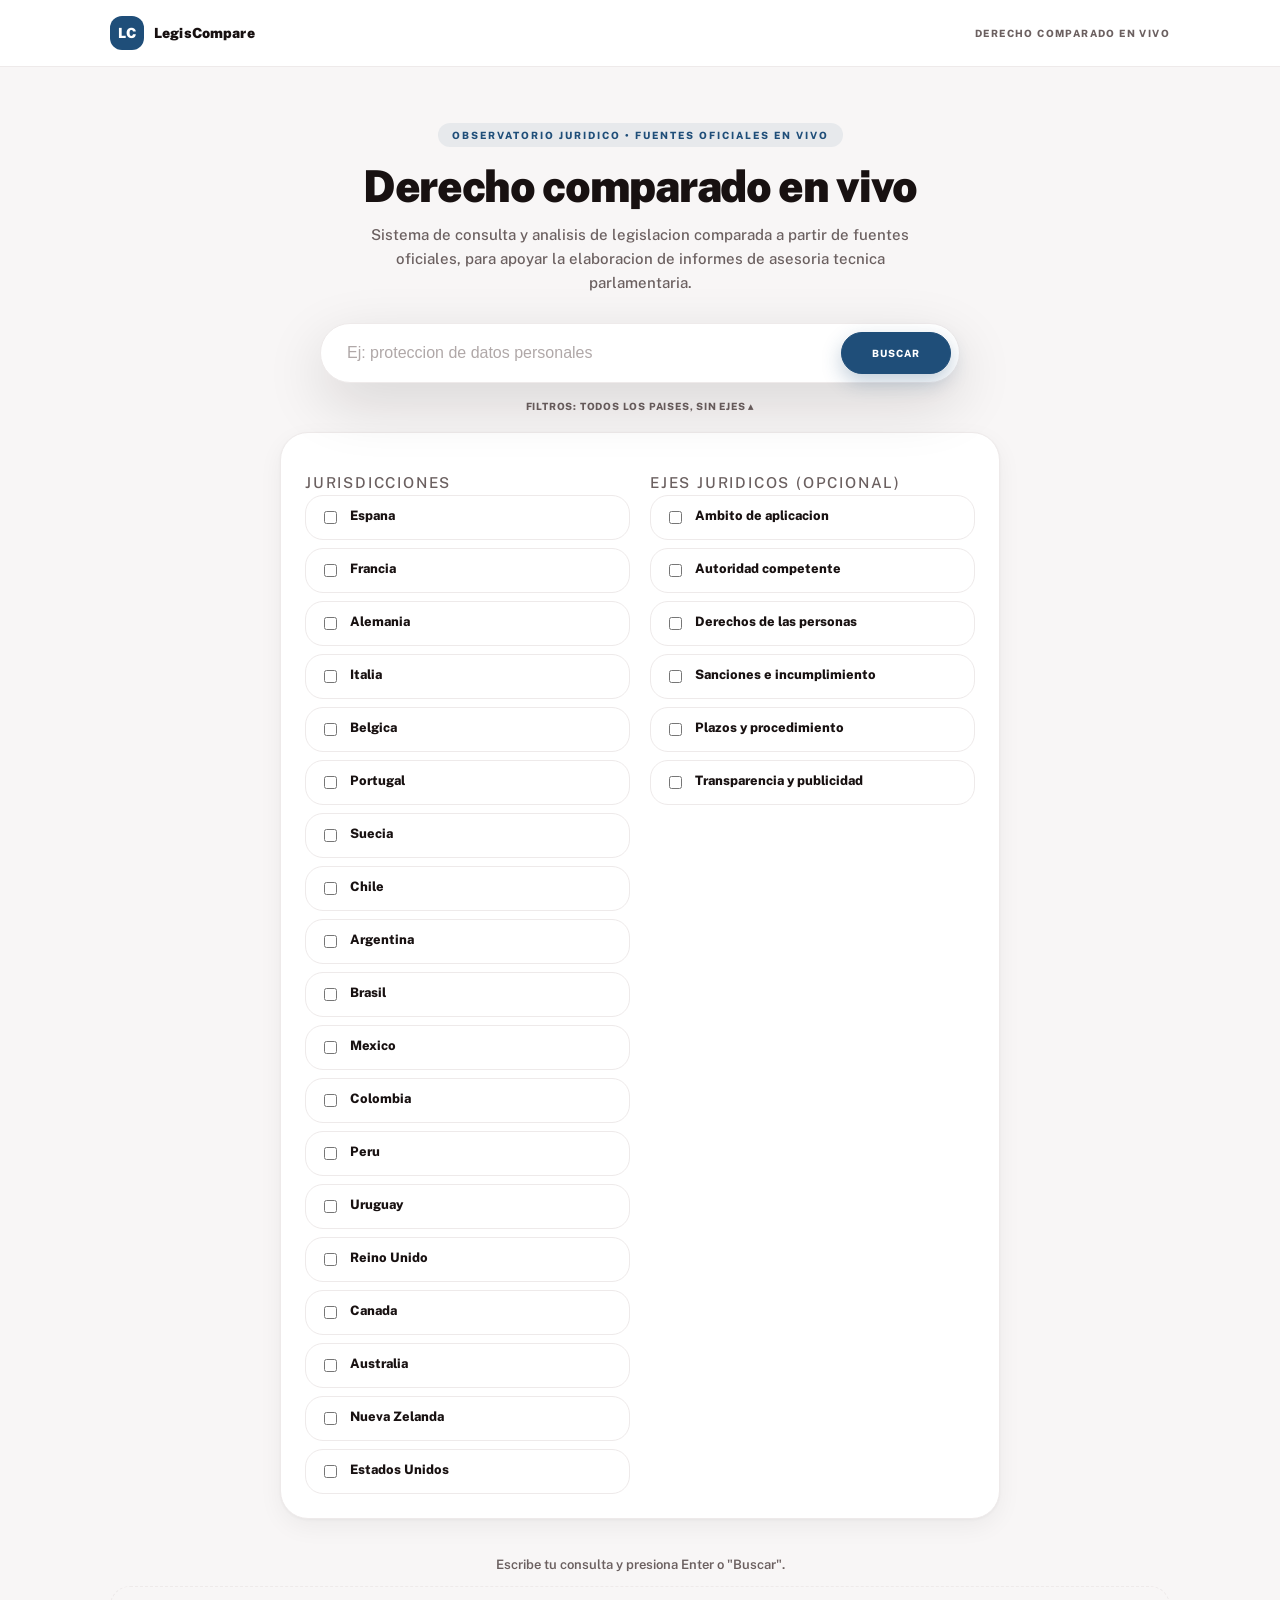
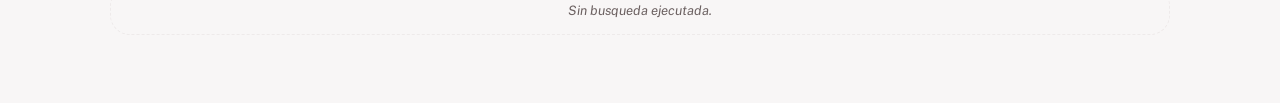
==== commit 976e0777: "Rediseño visual moderno (Public Sans, radios grandes, estilo BCN)" ====
--- a/site/index.html
+++ b/site/index.html
@@ -4,44 +4,56 @@
 <meta charset="utf-8">
 <meta name="viewport" content="width=device-width, initial-scale=1">
 <title>LegisCompare - Consulta de derecho comparado</title>
+<link rel="preconnect" href="https://fonts.googleapis.com">
+<link rel="preconnect" href="https://fonts.gstatic.com" crossorigin>
+<link href="https://fonts.googleapis.com/css2?family=Public+Sans:wght@400;500;600;700;800;900&display=swap" rel="stylesheet">
 <link rel="stylesheet" href="css/app.css">
 </head>
 <body>
-<header class="hero hero-search">
-  <div class="hero-inner">
+<header class="topbar">
+  <div class="topbar-inner">
     <div class="brand"><span class="brand-mark">LC</span><span class="brand-name">LegisCompare</span></div>
-    <h1>Derecho comparado en vivo</h1>
-    <p>Sistema de consulta y analisis de legislacion comparada a partir de fuentes oficiales, para apoyar la elaboracion de informes de asesoria tecnica parlamentaria.</p>
-
-    <div class="search-bar-wrap">
-      <div class="search-bar">
-        <input type="text" id="consulta" placeholder="Ej: proteccion de datos personales" autocomplete="off">
-        <button class="btn primary" id="btnBuscarApi">Buscar</button>
-      </div>
-      <div class="autocomplete-list" id="autocompleteList" hidden></div>
-    </div>
-    <button class="btn ghost" id="toggleFiltros" type="button">Filtros: todos los paises, sin ejes &#9662;</button>
-
-    <div class="filtros-panel" id="filtrosPanel">
-      <div class="filtros-col">
-        <p class="filtros-label">Jurisdicciones</p>
-        <div class="ejes" id="jurisdicciones"></div>
-      </div>
-      <div class="filtros-col">
-        <p class="filtros-label">Ejes juridicos (opcional)</p>
-        <div class="ejes" id="ejes"></div>
-      </div>
-    </div>
+    <span class="eyebrow-top">Derecho comparado en vivo</span>
   </div>
 </header>
 
 <main>
-  <span class="status" id="estadoConsulta">Escribe tu consulta y presiona Enter o "Buscar".</span>
+  <section class="hero-search">
+    <div class="hero-inner">
+      <span class="eyebrow">Observatorio juridico &bull; Fuentes oficiales en vivo</span>
+      <h1>Derecho comparado en vivo</h1>
+      <p>Sistema de consulta y analisis de legislacion comparada a partir de fuentes oficiales, para apoyar la elaboracion de informes de asesoria tecnica parlamentaria.</p>
 
-  <div id="resultadosApi" class="fuentes-list" style="margin-top:14px"><div class="empty">Sin busqueda ejecutada.</div></div>
-  <div id="errApi" class="err"></div>
+      <div class="search-bar-wrap">
+        <div class="search-bar">
+          <input type="text" id="consulta" placeholder="Ej: proteccion de datos personales" autocomplete="off">
+          <button class="btn primary" id="btnBuscarApi">Buscar</button>
+        </div>
+        <div class="autocomplete-list" id="autocompleteList" hidden></div>
+      </div>
+      <button class="btn ghost" id="toggleFiltros" type="button">Filtros: todos los paises, sin ejes &#9662;</button>
 
-  <button class="btn primary" id="abrirDossier" style="margin-top:16px;display:none">Abrir informe analitico</button>
+      <div class="filtros-panel" id="filtrosPanel">
+        <div class="filtros-col">
+          <p class="filtros-label">Jurisdicciones</p>
+          <div class="ejes" id="jurisdicciones"></div>
+        </div>
+        <div class="filtros-col">
+          <p class="filtros-label">Ejes juridicos (opcional)</p>
+          <div class="ejes" id="ejes"></div>
+        </div>
+      </div>
+    </div>
+  </section>
+
+  <section class="results-section">
+    <span class="status" id="estadoConsulta">Escribe tu consulta y presiona Enter o "Buscar".</span>
+
+    <div id="resultadosApi" class="fuentes-list" style="margin-top:14px"><div class="empty">Sin busqueda ejecutada.</div></div>
+    <div id="errApi" class="err"></div>
+
+    <button class="btn primary" id="abrirDossier" style="margin-top:16px;display:none">Abrir informe analitico</button>
+  </section>
 </main>
 
 <script src="js/busqueda_api.js"></script>
--- a/site/css/app.css
+++ b/site/css/app.css
@@ -1,112 +1,114 @@
 :root{
-  --bg:#f4f5f7; --paper:#ffffff; --ink:#14181f; --muted:#6b7280; --line:#e7e9ee;
+  --bg:#f8f6f6; --paper:#ffffff; --ink:#181111; --muted:#6b6060; --line:#eeeaea;
   --blue:#1f4e79; --blue-dark:#163b5c; --green:#15803d; --green-dark:#0f5c2c;
   --gold:#b7791f; --violet:#5b4b8a; --cyan:#26758f; --red:#9f3a38;
-  --shadow-sm:0 4px 14px rgba(20,24,31,.06);
-  --shadow-lg:0 20px 50px rgba(20,24,31,.12);
-  --r-card:28px; --r-pill:999px; --r-btn:18px;
+  --shadow-sm:0 1px 3px rgba(24,17,17,.04),0 8px 24px rgba(24,17,17,.05);
+  --shadow-lg:0 20px 60px rgba(24,17,17,.14);
+  --r-card:32px; --r-pill:999px; --r-btn:20px;
 }
 *{box-sizing:border-box}
-body{margin:0;background:var(--bg);color:var(--ink);font-family:"Segoe UI",Arial,sans-serif;-webkit-font-smoothing:antialiased}
-.hero{background:linear-gradient(150deg,#132f4a,#1f4e79 60%);color:#fff;padding:36px 28px;border-radius:0 0 40px 40px}
-.hero-inner{max-width:1100px;margin:0 auto}
-.eyebrow{font-size:11px;text-transform:uppercase;letter-spacing:.18em;opacity:.75;font-weight:800;margin-bottom:8px}
-h1{margin:0;font-size:32px;font-weight:900;letter-spacing:-.02em}
-.hero p{max-width:760px;margin:10px 0 0;color:#dbeafe;font-size:15px;line-height:1.5;font-weight:500}
-main{max-width:1100px;margin:26px auto 44px;padding:0 20px}
-.grid{display:grid;grid-template-columns:minmax(0,1.05fr) minmax(320px,.95fr);gap:16px;align-items:start}
-.card{background:var(--paper);border:none;border-radius:var(--r-card);box-shadow:var(--shadow-sm);overflow:hidden}
+body{margin:0;background:var(--bg);color:var(--ink);font-family:"Public Sans","Segoe UI",Arial,sans-serif;-webkit-font-smoothing:antialiased}
+
+.topbar{background:var(--paper);border-bottom:1px solid var(--line)}
+.topbar-inner{max-width:1100px;margin:0 auto;padding:16px 20px;display:flex;align-items:center;justify-content:space-between}
+.eyebrow-top{font-size:10px;font-weight:800;text-transform:uppercase;letter-spacing:.14em;color:var(--muted)}
+
+main{max-width:1100px;margin:0 auto;padding:0 20px 60px}
+.hero-search{padding:56px 0 30px;text-align:center}
+.hero-inner{max-width:720px;margin:0 auto}
+.eyebrow{display:inline-block;font-size:10px;text-transform:uppercase;letter-spacing:.2em;font-weight:800;color:var(--blue);background:rgba(31,78,121,.08);padding:6px 14px;border-radius:var(--r-pill);margin-bottom:16px}
+h1{margin:0;font-size:44px;font-weight:900;letter-spacing:-.03em;line-height:1.05;color:var(--ink)}
+.hero-search p{max-width:560px;margin:14px auto 0;color:var(--muted);font-size:15px;line-height:1.6;font-weight:500}
+
+.search-bar-wrap{position:relative;max-width:640px;margin:28px auto 12px}
+.search-bar-wrap .search-bar{margin:0}
+.search-bar{display:flex;gap:8px;background:var(--paper);border:1px solid var(--line);border-radius:var(--r-pill);padding:8px 8px 8px 24px;box-shadow:var(--shadow-lg)}
+.search-bar input{flex:1;border:none;outline:none;font-size:16px;font-weight:600;background:transparent;color:var(--ink)}
+.search-bar input::placeholder{color:#b0a8a8;font-weight:500}
+.search-bar .btn.primary{border-radius:var(--r-pill);padding:14px 30px}
+
+.btn{display:inline-flex;align-items:center;justify-content:center;gap:6px;padding:12px 20px;border-radius:var(--r-btn);border:1.5px solid var(--line);background:var(--paper);color:var(--ink);font-weight:800;font-size:10px;text-transform:uppercase;letter-spacing:.1em;cursor:pointer;font-family:inherit;transition:all .15s}
+.btn.primary{background:var(--blue);border-color:var(--blue);color:#fff;box-shadow:0 8px 20px rgba(31,78,121,.28)}
+.btn.primary:hover{background:var(--blue-dark)}
+.btn:hover{border-color:#d8d2d2;background:#fcfbfb}
+.btn.secondary{background:transparent;color:var(--blue);border:1.5px solid rgba(31,78,121,.3)}
+.btn.secondary:hover{background:rgba(31,78,121,.06)}
+.btn.ghost{background:transparent;border:none;color:var(--muted);font-size:10px;font-weight:800;letter-spacing:.08em;cursor:pointer;padding:4px 8px}
+.btn:focus-visible,a:focus-visible,input:focus-visible,textarea:focus-visible{outline:3px solid var(--blue);outline-offset:2px}
+
+.filtros-panel{display:flex;gap:20px;justify-content:center;flex-wrap:wrap;background:var(--paper);border:1px solid var(--line);border-radius:28px;padding:24px;margin-top:16px;text-align:left;box-shadow:var(--shadow-sm)}
+.filtros-col{min-width:220px;flex:1}
+.filtros-label{color:var(--muted);font-size:10px;font-weight:800;text-transform:uppercase;letter-spacing:.12em;margin:0 0 10px}
+
+.results-section{margin-top:8px}
+.status{display:block;text-align:center;font-size:13px;color:var(--muted);font-weight:600;margin-top:6px}
+.status.ok{color:var(--green-dark);font-weight:800}
+
+.ejes{display:grid;gap:8px}
+.eje{display:flex;align-items:flex-start;gap:10px;border:1.5px solid var(--line);border-radius:18px;padding:12px 14px;cursor:pointer;background:var(--paper);transition:border-color .15s}
+.eje.selected{background:#f0f8f2;border-color:#15803d}
+.eje input{margin-top:3px}
+.eje-title{font-weight:800;font-size:13px;color:var(--ink)}
+.eje.selected .eje-title{color:#0f5c2c}
+.eje.deshabilitado{opacity:.45;cursor:not-allowed}
+
+.fuentes-list .item{border:1.5px solid var(--line);border-radius:24px;background:var(--paper);padding:16px 18px;margin-bottom:10px;box-shadow:var(--shadow-sm)}
+.fuentes-list a{color:var(--blue);font-weight:800;text-decoration:none}
+.fuentes-list a:hover{text-decoration:underline}
+.fuentes-list .meta{display:block;color:var(--muted);font-size:11px;margin-top:6px;font-weight:600}
+.tag{display:inline-block;font-size:9px;text-transform:uppercase;letter-spacing:.06em;font-weight:900;padding:4px 10px;border-radius:var(--r-pill);background:rgba(31,78,121,.08);color:var(--blue);margin-left:6px}
+.tag.api{background:#ede9fe;color:#5b21b6}
+
+.empty{color:var(--muted);font-style:italic;padding:16px;border:1.5px dashed var(--line);border-radius:20px;font-size:13px;text-align:center}
+.note{color:var(--muted);font-size:12px;line-height:1.6;margin-top:10px;font-weight:500}
+.err{color:#9a3412;font-size:12px;margin-top:8px;font-weight:600}
+
+.brand{display:flex;align-items:center;gap:10px}
+.brand-mark{width:34px;height:34px;border-radius:12px;background:var(--blue);color:#fff;font-weight:900;display:flex;align-items:center;justify-content:center;font-size:14px}
+.brand-name{font-weight:900;font-size:14px;letter-spacing:.01em;color:var(--ink)}
+
+.spinner{display:inline-block;width:12px;height:12px;border:2px solid rgba(255,255,255,.4);border-top-color:#fff;border-radius:50%;animation:spin .7s linear infinite;margin-right:6px;vertical-align:-1px}
+@keyframes spin{to{transform:rotate(360deg)}}
+
+.disclaimer{background:#fff7e8;border:1.5px solid #f0dcae;border-radius:20px;padding:14px 18px;font-size:12px;color:#7a4b00;margin-bottom:18px;font-weight:600}
+.matriz-table{width:100%;border-collapse:separate;border-spacing:0;font-size:13px;margin-bottom:20px;border-radius:20px;overflow:hidden;border:1.5px solid var(--line)}
+.matriz-table th,.matriz-table td{border-bottom:1px solid var(--line);padding:12px 16px;text-align:left;vertical-align:top}
+.matriz-table th{background:#faf9f9;color:var(--blue);font-size:10px;text-transform:uppercase;letter-spacing:.08em;font-weight:900}
+.matriz-table td.pais-col{font-weight:800;background:#fdfcfc;white-space:nowrap}
+
+.sugerencias{display:flex;flex-wrap:wrap;gap:6px;margin-top:8px}
+.sugerencias button{font-size:11px;padding:6px 14px}
+
+.timeline-item{border-left:3px solid var(--cyan);padding:8px 0 8px 14px;margin-bottom:8px}
+.timeline-item .fecha{font-weight:800;color:var(--cyan);font-size:11px;display:block;text-transform:uppercase;letter-spacing:.06em}
+
+textarea{width:100%;min-height:110px;resize:vertical;padding:16px;border-radius:20px;border:1.5px solid var(--line);background:#fdfcfc;font-size:15px;font-family:inherit;transition:border-color .15s}
+textarea:focus{outline:none;border-color:var(--blue)}
+textarea.hallazgos{width:100%;min-height:140px;padding:16px;border-radius:20px;border:1.5px solid var(--line);font-family:inherit;font-size:14px}
+
+.axis-chip{display:inline-block;background:rgba(31,78,121,.07);color:var(--blue);border:1.5px solid rgba(31,78,121,.18);border-radius:var(--r-pill);padding:5px 14px;font-size:11px;font-weight:800;margin:0 6px 6px 0}
+
+.card{background:var(--paper);border:1px solid var(--line);border-radius:var(--r-card);box-shadow:var(--shadow-sm);overflow:hidden}
 .card+.card{margin-top:14px}
+.card-body{padding:24px}
 .section-title{display:flex;align-items:center;gap:14px;padding:18px 24px;color:#fff;font-weight:800}
 .section-title .num{width:32px;height:32px;border-radius:var(--r-pill);display:flex;align-items:center;justify-content:center;background:rgba(255,255,255,.18);font-size:14px;font-weight:800}
-.section-title h2{margin:0;font-size:14px;text-transform:uppercase;letter-spacing:.06em;font-weight:900}
+.section-title h2{margin:0;font-size:12px;text-transform:uppercase;letter-spacing:.1em;font-weight:900}
 .t-blue{background:var(--blue)} .t-green{background:var(--green)} .t-gold{background:var(--gold)}
 .t-violet{background:var(--violet)} .t-cyan{background:var(--cyan)}
-.card-body{padding:22px 24px}
-textarea{width:100%;min-height:110px;resize:vertical;padding:16px;border-radius:20px;border:1.5px solid var(--line);background:#fbfbfc;font-size:15px;font-family:inherit;transition:border-color .15s}
-textarea:focus{outline:none;border-color:var(--blue)}
 .row{display:flex;gap:10px;flex-wrap:wrap;margin-top:12px;align-items:center}
-.btn{display:inline-flex;align-items:center;justify-content:center;padding:11px 18px;border-radius:var(--r-btn);border:1.5px solid var(--line);background:#fff;color:var(--ink);font-weight:800;font-size:11px;text-transform:uppercase;letter-spacing:.06em;cursor:pointer;font-family:inherit;transition:all .15s}
-.btn.primary{background:var(--blue);border-color:var(--blue);color:#fff}
-.btn.primary:hover{background:var(--blue-dark)}
-.btn:hover{border-color:#c8ccd4;background:#fafbfc}
-.status{font-size:13px;color:var(--muted);font-weight:600}
-.status.ok{color:var(--green-dark);font-weight:800}
-.pais-grid{display:grid;grid-template-columns:repeat(auto-fit,minmax(150px,1fr));gap:8px}
-.pais{border-radius:18px;padding:12px 14px;border:1.5px solid var(--line);cursor:pointer;background:#fff}
-.pais.alta{background:#edf8f0;border-color:#bfe3c9}
-.pais.media{background:#fff7e8;border-color:#f0dcae}
-.pais.media_alta{background:#eaf2f8;border-color:#c9dcee}
-.pais strong{display:block;font-size:13px;font-weight:800}
-.pais span{font-size:11px;color:var(--muted);font-weight:600}
-.ejes{display:grid;gap:8px}
-.eje{display:flex;align-items:flex-start;gap:10px;border:1.5px solid var(--line);border-radius:18px;padding:12px 14px;cursor:pointer;background:#fff;transition:border-color .15s}
-.eje.selected{background:#f0f8f2;border-color:#15803d}
-.eje input{margin-top:3px}
-.eje-title{font-weight:800;font-size:13px}
-.fuentes-list .item{border:1.5px solid var(--line);border-left:5px solid var(--blue);border-radius:18px;background:#fbfdff;padding:14px 16px;margin-bottom:10px}
-.fuentes-list .item.api{border-left-color:var(--violet);background:#fbfaff}
-.fuentes-list a{color:#174a7c;font-weight:800;text-decoration:none}
-.fuentes-list a:hover{text-decoration:underline}
-.tag{display:inline-block;font-size:9px;text-transform:uppercase;letter-spacing:.06em;font-weight:900;padding:3px 9px;border-radius:var(--r-pill);background:#eaf2f8;color:var(--blue);margin-left:6px}
-.tag.api{background:#ede9fe;color:#5b21b6}
-.empty{color:var(--muted);font-style:italic;padding:14px;border:1.5px dashed var(--line);border-radius:18px;font-size:13px}
-.note{color:var(--muted);font-size:12px;line-height:1.5;margin-top:10px;font-weight:500}
-.err{color:#9a3412;font-size:12px;margin-top:8px;font-weight:600}
-@media(max-width:900px){.grid{grid-template-columns:1fr}}
 
-.brand{display:flex;align-items:center;gap:10px;margin-bottom:6px;justify-content:center}
-.brand-mark{width:32px;height:32px;border-radius:11px;background:#d7a53a;color:#173b5f;font-weight:900;display:flex;align-items:center;justify-content:center;font-size:14px}
-.brand-name{font-weight:900;font-size:14px;letter-spacing:.02em;text-transform:uppercase}
-.btn.secondary{background:transparent;color:#eaf2f8;border:1.5px solid rgba(255,255,255,.35)}
-.btn.secondary:hover{background:rgba(255,255,255,.1)}
-.btn:focus-visible,a:focus-visible,input:focus-visible,textarea:focus-visible{outline:3px solid var(--blue);outline-offset:2px}
-.pais{position:relative;padding-left:28px}
-.pais::before{content:"";position:absolute;left:14px;top:16px;width:8px;height:8px;border-radius:var(--r-pill)}
-.pais.alta::before{background:#15803d}
-.pais.media_alta::before{background:#1f6fb2}
-.pais.media::before{background:#b7791f}
-.pais:not(.alta):not(.media_alta):not(.media)::before{background:#8a94a6}
-.fuentes-list .meta{display:block;color:var(--muted);font-size:11px;margin-top:5px;font-weight:600}
-.spinner{display:inline-block;width:12px;height:12px;border:2px solid rgba(255,255,255,.4);border-top-color:#fff;border-radius:50%;animation:spin .7s linear infinite;margin-right:6px;vertical-align:-1px}
-@keyframes spin{to{transform:rotate(360deg)}}
-.disclaimer{background:#fff7e8;border:1.5px solid #f0dcae;border-radius:18px;padding:12px 16px;font-size:12px;color:#7a4b00;margin-bottom:16px;font-weight:600}
-.matriz-table{width:100%;border-collapse:separate;border-spacing:0;font-size:13px;margin-bottom:18px;border-radius:16px;overflow:hidden;border:1.5px solid var(--line)}
-.matriz-table th,.matriz-table td{border-bottom:1px solid var(--line);padding:10px 14px;text-align:left;vertical-align:top}
-.matriz-table th{background:#eaf2f8;color:var(--blue);font-size:10px;text-transform:uppercase;letter-spacing:.06em;font-weight:900}
-.matriz-table td.pais-col{font-weight:800;background:#fbfdff;white-space:nowrap}
-.sugerencias{display:flex;flex-wrap:wrap;gap:6px;margin-top:8px}
-.sugerencias button{font-size:11px;padding:6px 12px}
-.eje.deshabilitado{opacity:.5;cursor:not-allowed}
-.timeline-item{border-left:3px solid var(--cyan);padding:8px 0 8px 14px;margin-bottom:8px}
-.timeline-item .fecha{font-weight:800;color:var(--cyan);font-size:11px;display:block;text-transform:uppercase;letter-spacing:.04em}
-textarea.hallazgos{width:100%;min-height:140px;padding:14px;border-radius:18px;border:1.5px solid var(--line);font-family:inherit;font-size:14px}
-.axis-chip{display:inline-block;background:#fff7e8;color:#7a4b00;border:1.5px solid #f0dcae;border-radius:var(--r-pill);padding:4px 12px;font-size:11px;font-weight:700;margin:0 6px 6px 0}
+.autocomplete-list{position:absolute;top:calc(100% + 10px);left:0;right:0;background:var(--paper);border:1px solid var(--line);border-radius:24px;box-shadow:var(--shadow-lg);overflow:hidden;text-align:left;z-index:20}
+.autocomplete-list button{display:block;width:100%;text-align:left;background:none;border:none;border-bottom:1px solid var(--line);padding:13px 20px;font-size:14px;font-weight:600;color:var(--ink);cursor:pointer;font-family:inherit}
+.autocomplete-list button:last-child{border-bottom:none}
+.autocomplete-list button:hover{background:#faf9f9}
+.autocomplete-list button .ac-tag{float:right;font-size:9px;color:var(--muted);text-transform:uppercase;font-weight:700}
+
 @media print{
-  .hero,.top-actions,.btn,#btnImprimir{display:none !important}
+  .topbar,.btn,#btnImprimir{display:none !important}
   .card{box-shadow:none;border:1px solid #ccc}
 }
-
-.hero-search{padding-bottom:30px}
-.hero-search .hero-inner{text-align:center;max-width:760px}
-.hero-search p{margin-left:auto;margin-right:auto}
-.search-bar-wrap{position:relative;max-width:640px;margin:24px auto 12px}
-.search-bar-wrap .search-bar{margin:0}
-.search-bar{display:flex;gap:8px;background:#fff;border-radius:var(--r-pill);padding:7px 7px 7px 22px;box-shadow:var(--shadow-lg)}
-.search-bar input{flex:1;border:none;outline:none;font-size:16px;font-weight:600;background:transparent;color:var(--ink)}
-.search-bar input::placeholder{color:#a3a9b3;font-weight:500}
-.search-bar .btn.primary{border-radius:var(--r-pill);padding:12px 26px}
-.btn.ghost{background:transparent;border:none;color:#dbeafe;font-size:11px;font-weight:700;text-transform:uppercase;letter-spacing:.06em;cursor:pointer;padding:4px 8px}
-.filtros-panel{display:flex;gap:24px;justify-content:center;flex-wrap:wrap;background:rgba(255,255,255,.07);border-radius:24px;padding:20px;margin-top:14px;text-align:left}
-.filtros-col{min-width:220px}
-.filtros-label{color:#dbeafe;font-size:11px;font-weight:800;text-transform:uppercase;letter-spacing:.08em;margin:0 0 10px}
-.filtros-panel .eje{background:rgba(255,255,255,.95)}
-.filtros-panel .eje-title{color:#14181f}
-.filtros-panel .eje.selected{background:#eaf7ee;border-color:#15803d}
-.filtros-panel .eje.selected .eje-title{color:#0f5c2c}
-main .status{display:block;text-align:center;margin-top:6px}
-.autocomplete-list{position:absolute;top:calc(100% + 8px);left:0;right:0;background:#fff;border-radius:20px;box-shadow:var(--shadow-lg);overflow:hidden;text-align:left;z-index:20}
-.autocomplete-list button{display:block;width:100%;text-align:left;background:none;border:none;border-bottom:1px solid var(--line);padding:12px 18px;font-size:14px;font-weight:600;color:var(--ink);cursor:pointer;font-family:inherit}
-.autocomplete-list button:last-child{border-bottom:none}
-.autocomplete-list button:hover{background:#f4f7fb}
-.autocomplete-list button .ac-tag{float:right;font-size:9px;color:var(--muted);text-transform:uppercase;font-weight:700}
+@media(max-width:640px){
+  h1{font-size:32px}
+  .hero-search{padding:36px 0 24px}
+}
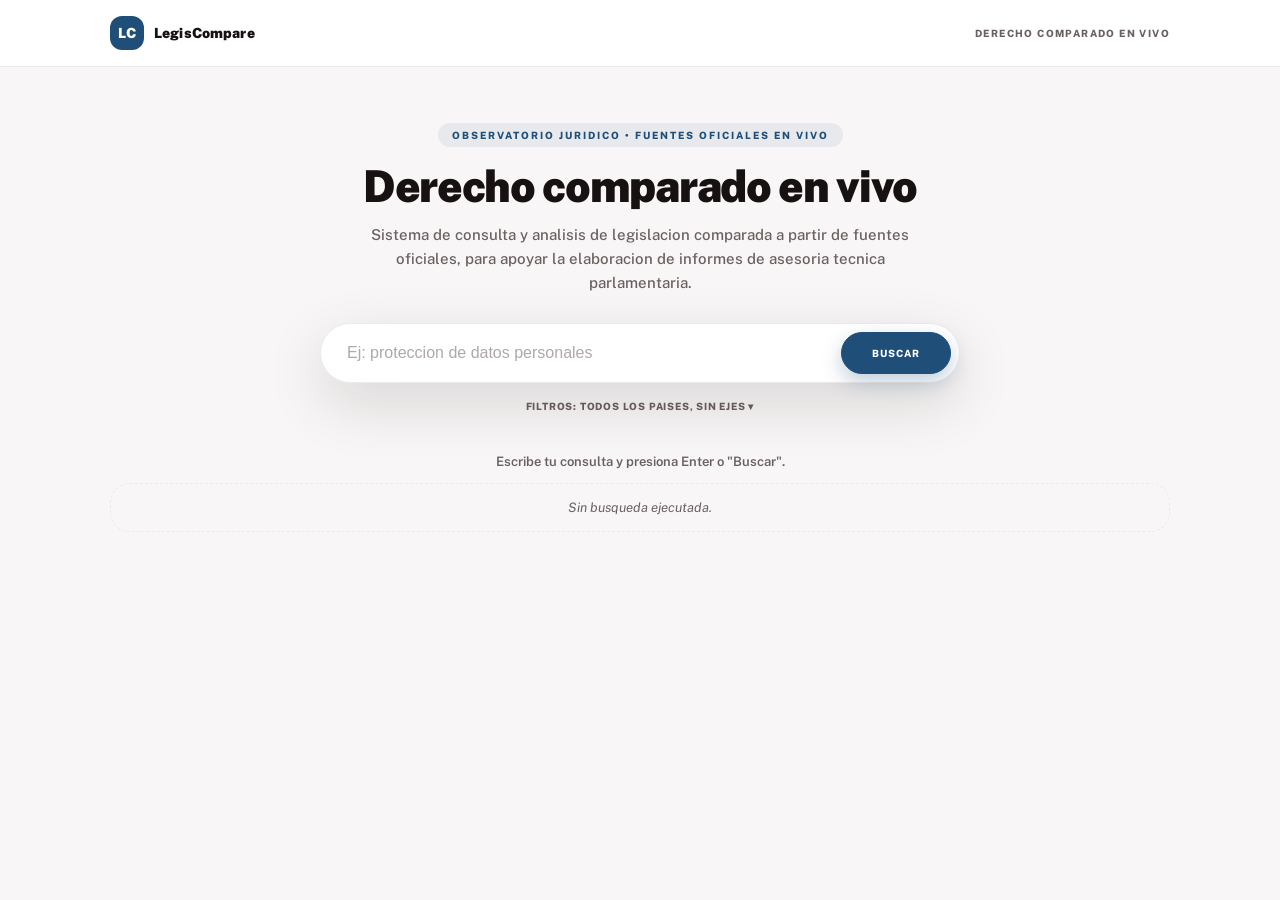
==== commit a99fcc31: "Filtro retraido por defecto" ====
--- a/site/index.html
+++ b/site/index.html
@@ -33,7 +33,7 @@
       </div>
       <button class="btn ghost" id="toggleFiltros" type="button">Filtros: todos los paises, sin ejes &#9662;</button>
 
-      <div class="filtros-panel" id="filtrosPanel">
+      <div class="filtros-panel" id="filtrosPanel" hidden>
         <div class="filtros-col">
           <p class="filtros-label">Jurisdicciones</p>
           <div class="ejes" id="jurisdicciones"></div>
--- a/site/css/app.css
+++ b/site/css/app.css
@@ -37,6 +37,7 @@
 .btn:focus-visible,a:focus-visible,input:focus-visible,textarea:focus-visible{outline:3px solid var(--blue);outline-offset:2px}
 
 .filtros-panel{display:flex;gap:20px;justify-content:center;flex-wrap:wrap;background:var(--paper);border:1px solid var(--line);border-radius:28px;padding:24px;margin-top:16px;text-align:left;box-shadow:var(--shadow-sm)}
+.filtros-panel[hidden]{display:none}
 .filtros-col{min-width:220px;flex:1}
 .filtros-label{color:var(--muted);font-size:10px;font-weight:800;text-transform:uppercase;letter-spacing:.12em;margin:0 0 10px}
 
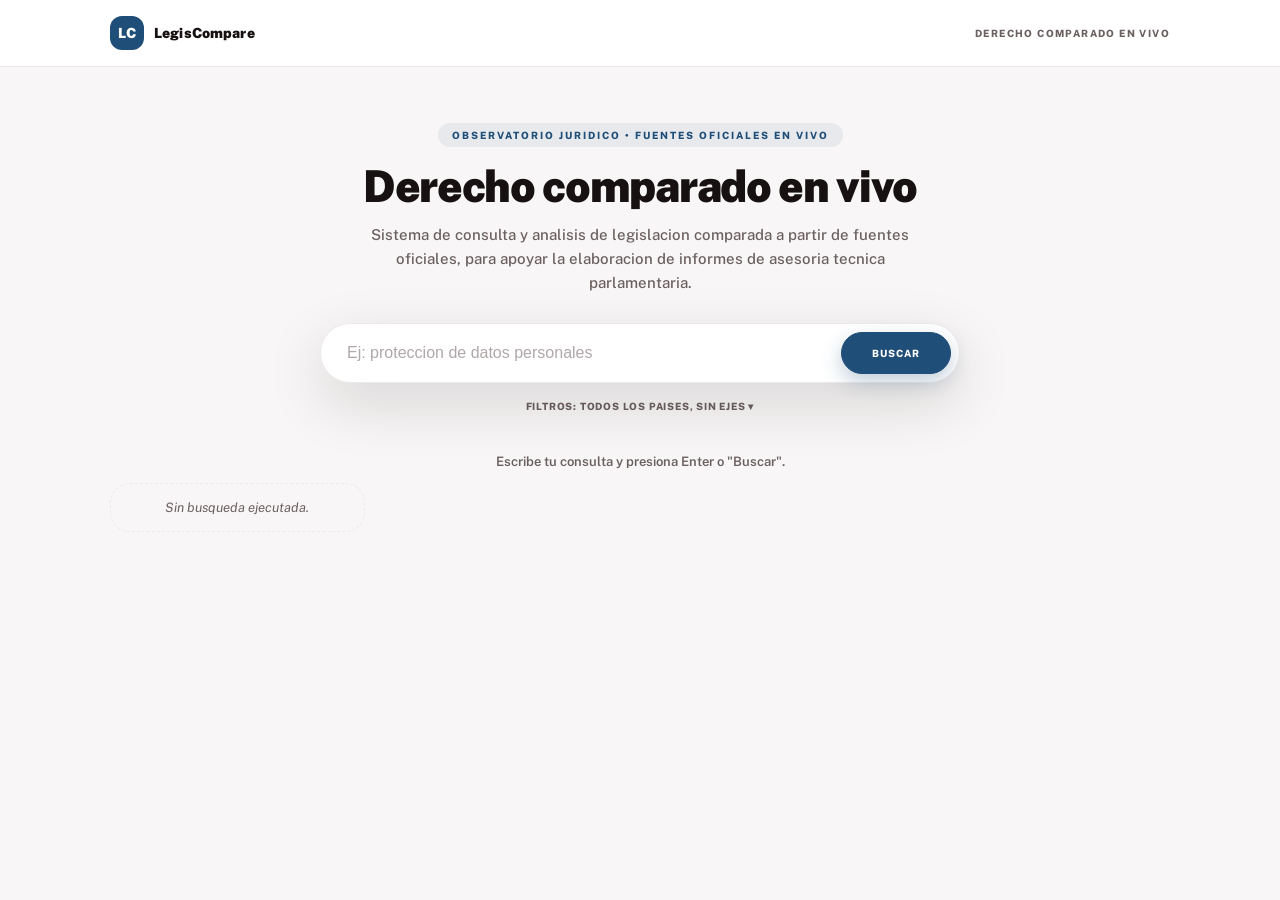
==== commit 8ca5105f: "Conectores reales (Brasil, Reino Unido) + Groq como respaldo para el resto" ====
--- a/site/index.html
+++ b/site/index.html
@@ -49,10 +49,10 @@
   <section class="results-section">
     <span class="status" id="estadoConsulta">Escribe tu consulta y presiona Enter o "Buscar".</span>
 
-    <div id="resultadosApi" class="fuentes-list" style="margin-top:14px"><div class="empty">Sin busqueda ejecutada.</div></div>
+    <div id="resultadosApi" class="resultados-grid" style="margin-top:14px"><div class="empty">Sin busqueda ejecutada.</div></div>
     <div id="errApi" class="err"></div>
 
-    <button class="btn primary" id="abrirDossier" style="margin-top:16px;display:none">Abrir informe analitico</button>
+    <button class="btn primary" id="abrirDossier" style="margin-top:16px;display:none">Abrir informe analitico (<span id="contadorSeleccion">0</span> seleccionadas)</button>
   </section>
 </main>
 
--- a/site/css/app.css
+++ b/site/css/app.css
@@ -60,6 +60,23 @@
 .tag{display:inline-block;font-size:9px;text-transform:uppercase;letter-spacing:.06em;font-weight:900;padding:4px 10px;border-radius:var(--r-pill);background:rgba(31,78,121,.08);color:var(--blue);margin-left:6px}
 .tag.api{background:#ede9fe;color:#5b21b6}
 
+.resultados-grid{display:grid;grid-template-columns:repeat(auto-fill,minmax(230px,1fr));gap:14px}
+.resultado-card{position:relative;text-align:left;border:1.5px solid var(--line);border-radius:22px;background:var(--paper);padding:16px;box-shadow:var(--shadow-sm);cursor:pointer;transition:border-color .15s,box-shadow .15s;display:flex;flex-direction:column;gap:8px}
+.resultado-card:hover{box-shadow:var(--shadow-lg)}
+.resultado-card.seleccionada{border-color:var(--blue);box-shadow:0 0 0 3px rgba(31,78,121,.12),var(--shadow-sm)}
+.resultado-card .card-check{position:absolute;top:12px;right:12px;width:22px;height:22px;border-radius:50%;border:2px solid var(--line);background:var(--paper);display:flex;align-items:center;justify-content:center;font-size:12px;color:transparent;transition:all .15s}
+.resultado-card.seleccionada .card-check{background:var(--blue);border-color:var(--blue);color:#fff}
+.resultado-card .card-pais{display:flex;align-items:center;justify-content:space-between;padding-right:26px}
+.resultado-card .card-pais-nombre{font-size:9px;font-weight:900;text-transform:uppercase;letter-spacing:.1em;color:var(--blue)}
+.resultado-card .card-titulo{font-weight:800;font-size:14px;line-height:1.3;color:var(--ink)}
+.resultado-card .card-resumen{font-size:11px;color:var(--muted);line-height:1.5;font-weight:500;flex:1}
+.resultado-card .card-footer{display:flex;align-items:center;justify-content:space-between;margin-top:auto;padding-top:6px}
+.resultado-card .card-link{font-size:10px;font-weight:800;color:var(--blue);text-decoration:none;text-transform:uppercase;letter-spacing:.05em}
+.resultado-card .card-link:hover{text-decoration:underline}
+.resultado-card .card-relevancia{font-size:11px;font-weight:900;color:var(--green-dark)}
+.resultado-card.directorio .card-titulo{font-size:13px}
+.resultado-card .card-tag-directorio{font-size:9px;font-weight:800;text-transform:uppercase;letter-spacing:.06em;color:var(--muted);background:rgba(0,0,0,.04);padding:3px 8px;border-radius:var(--r-pill);align-self:flex-start}
+
 .empty{color:var(--muted);font-style:italic;padding:16px;border:1.5px dashed var(--line);border-radius:20px;font-size:13px;text-align:center}
 .note{color:var(--muted);font-size:12px;line-height:1.6;margin-top:10px;font-weight:500}
 .err{color:#9a3412;font-size:12px;margin-top:8px;font-weight:600}
